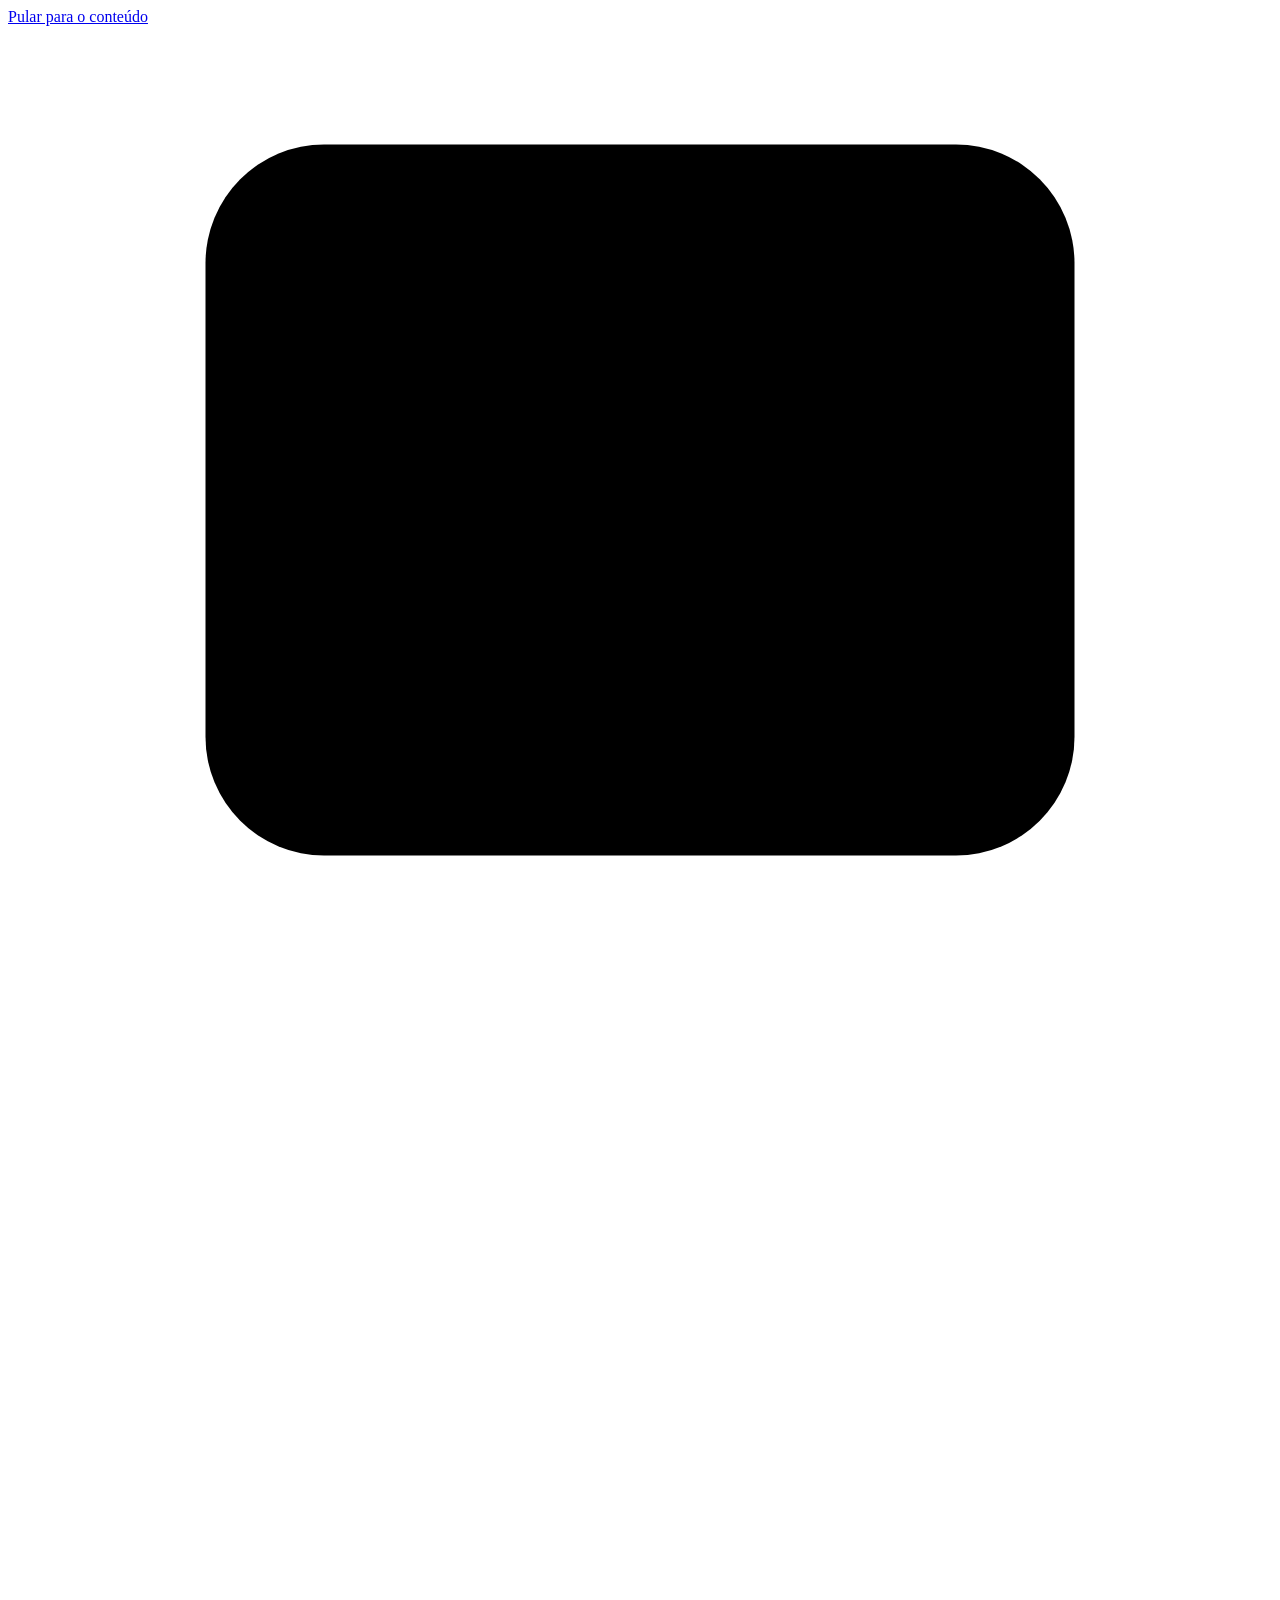
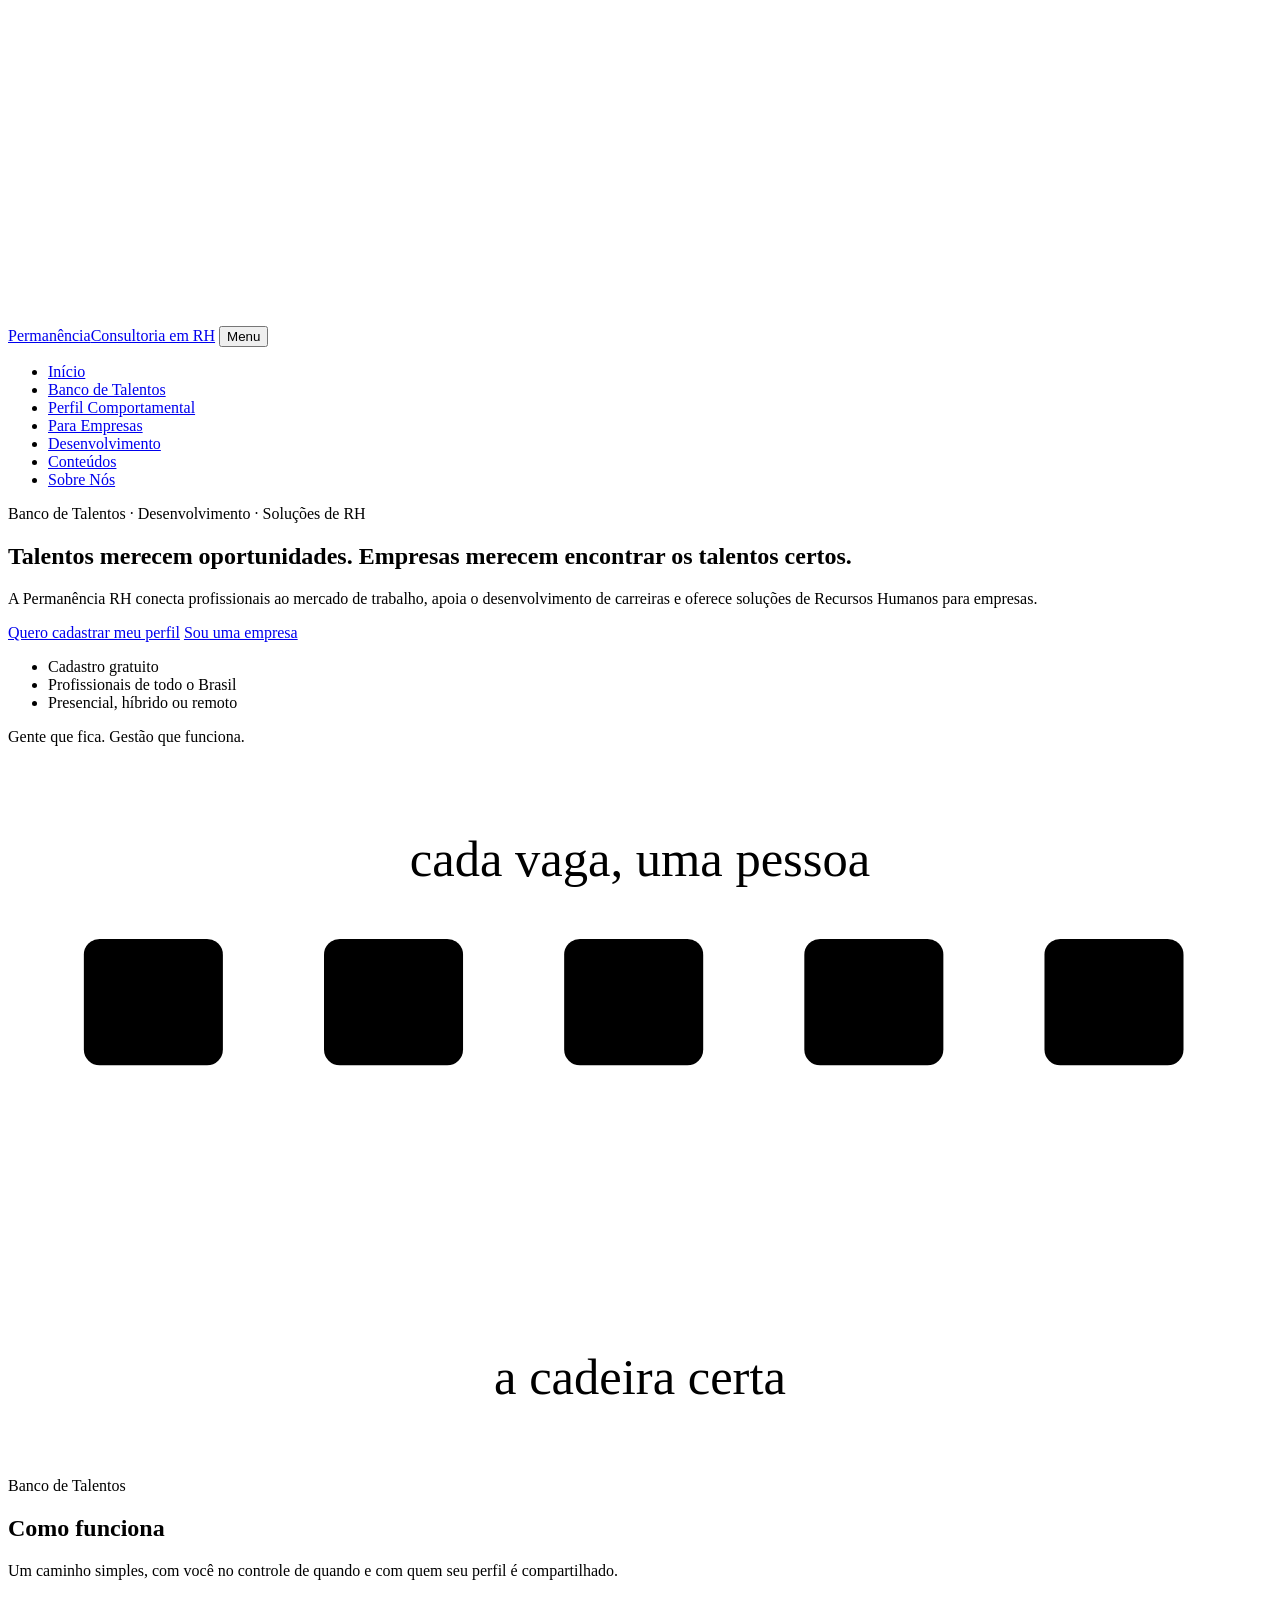
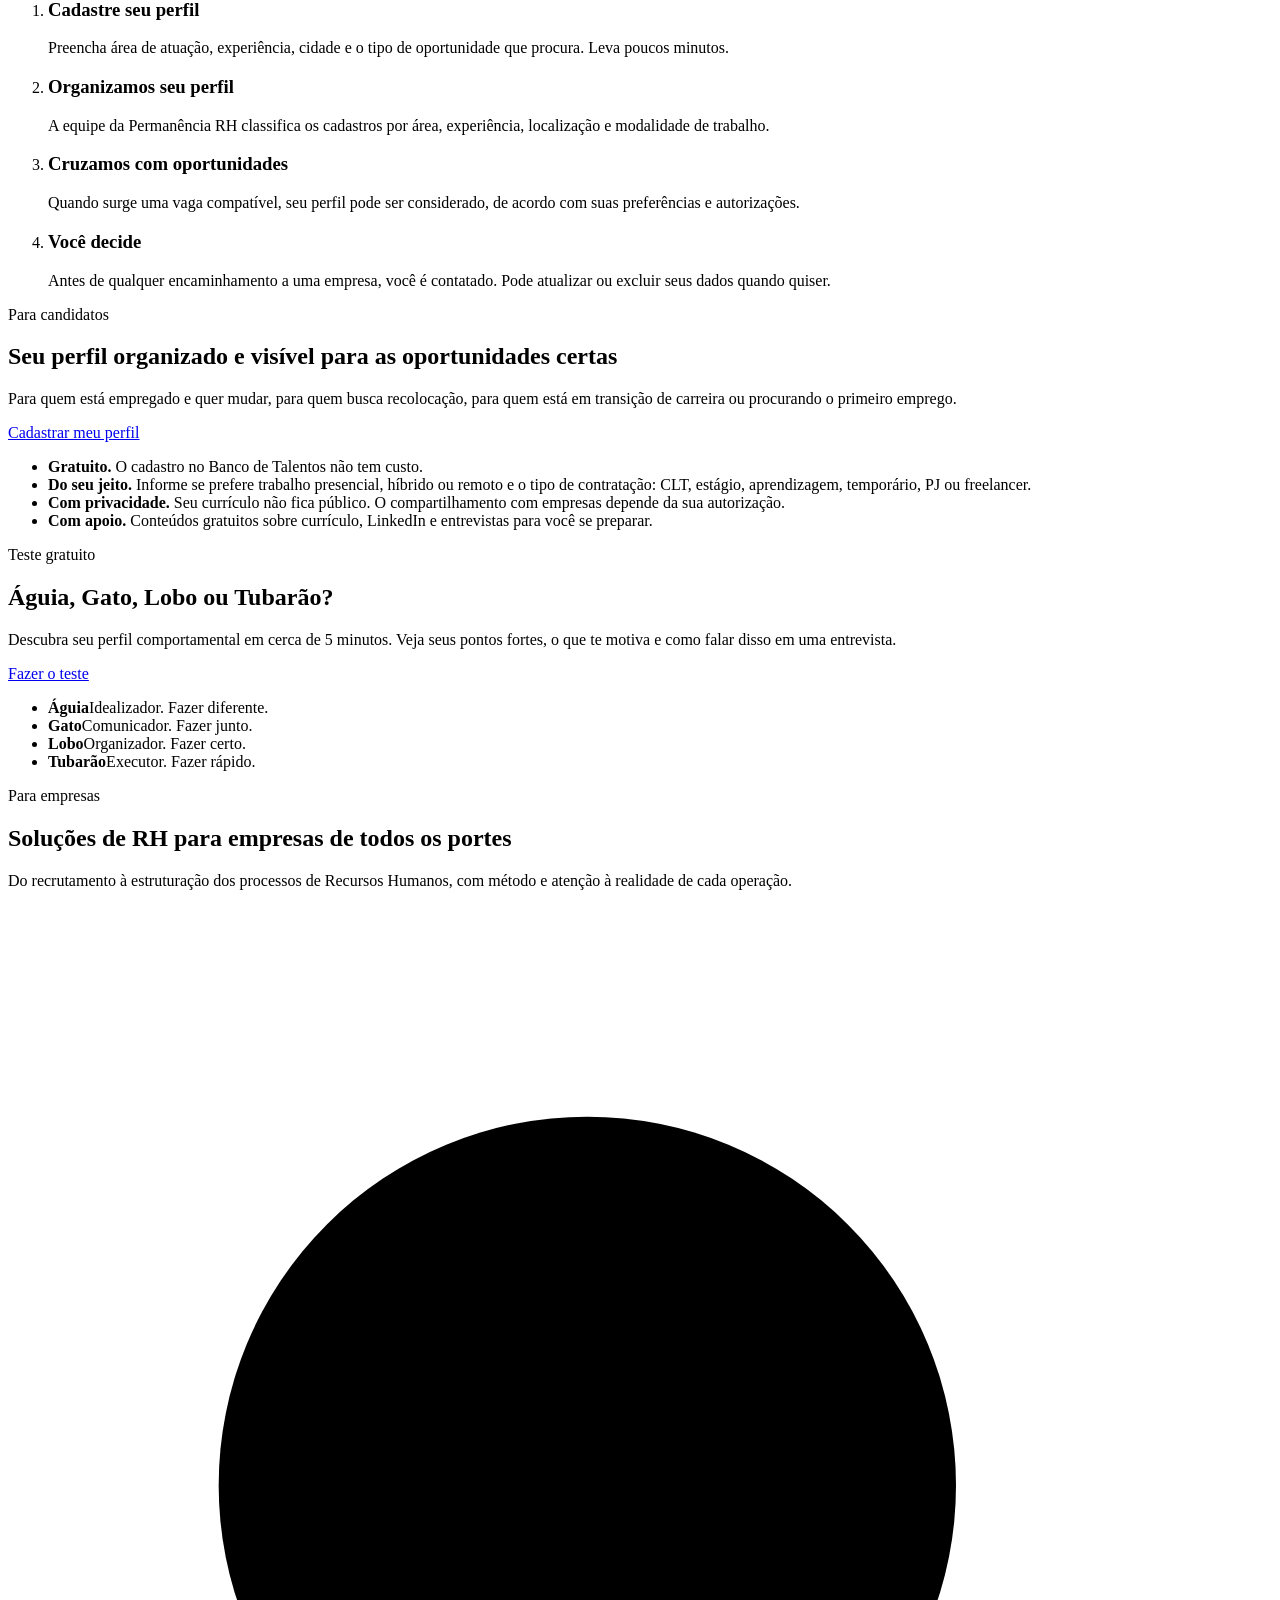
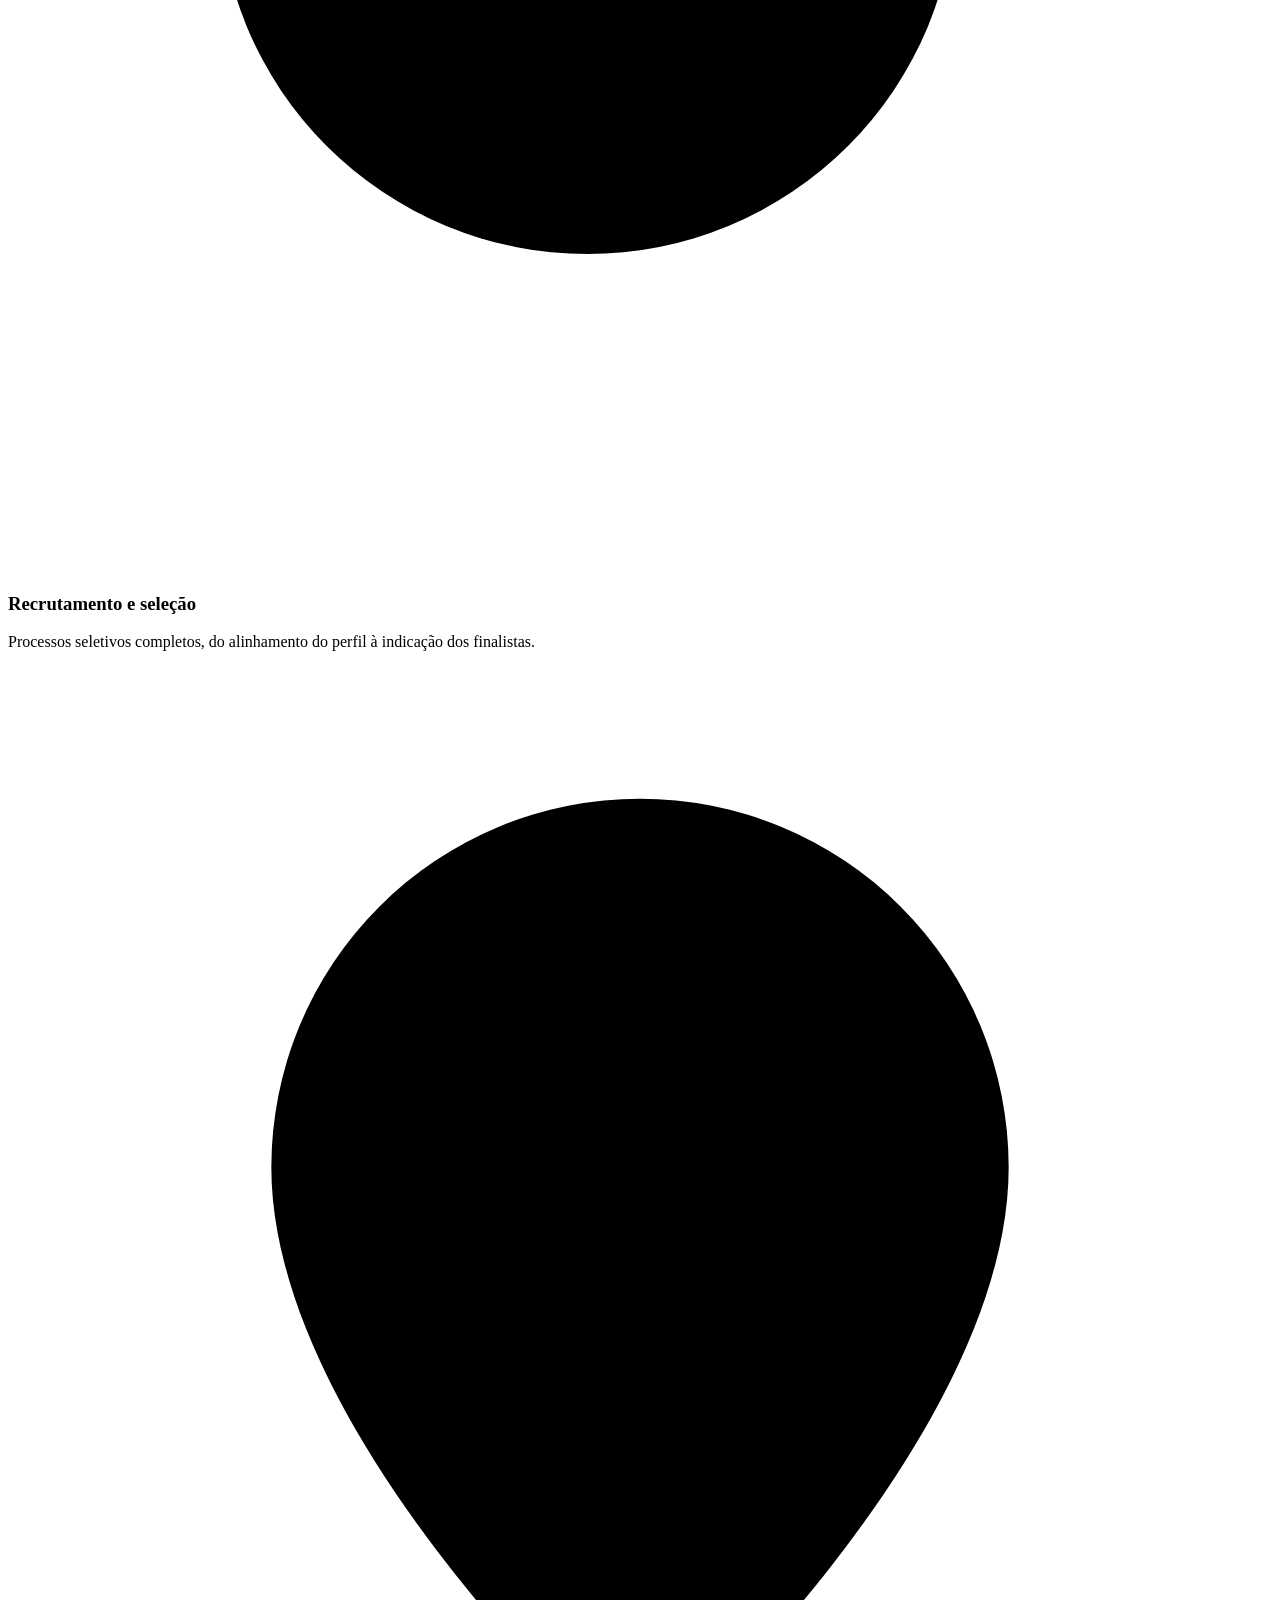
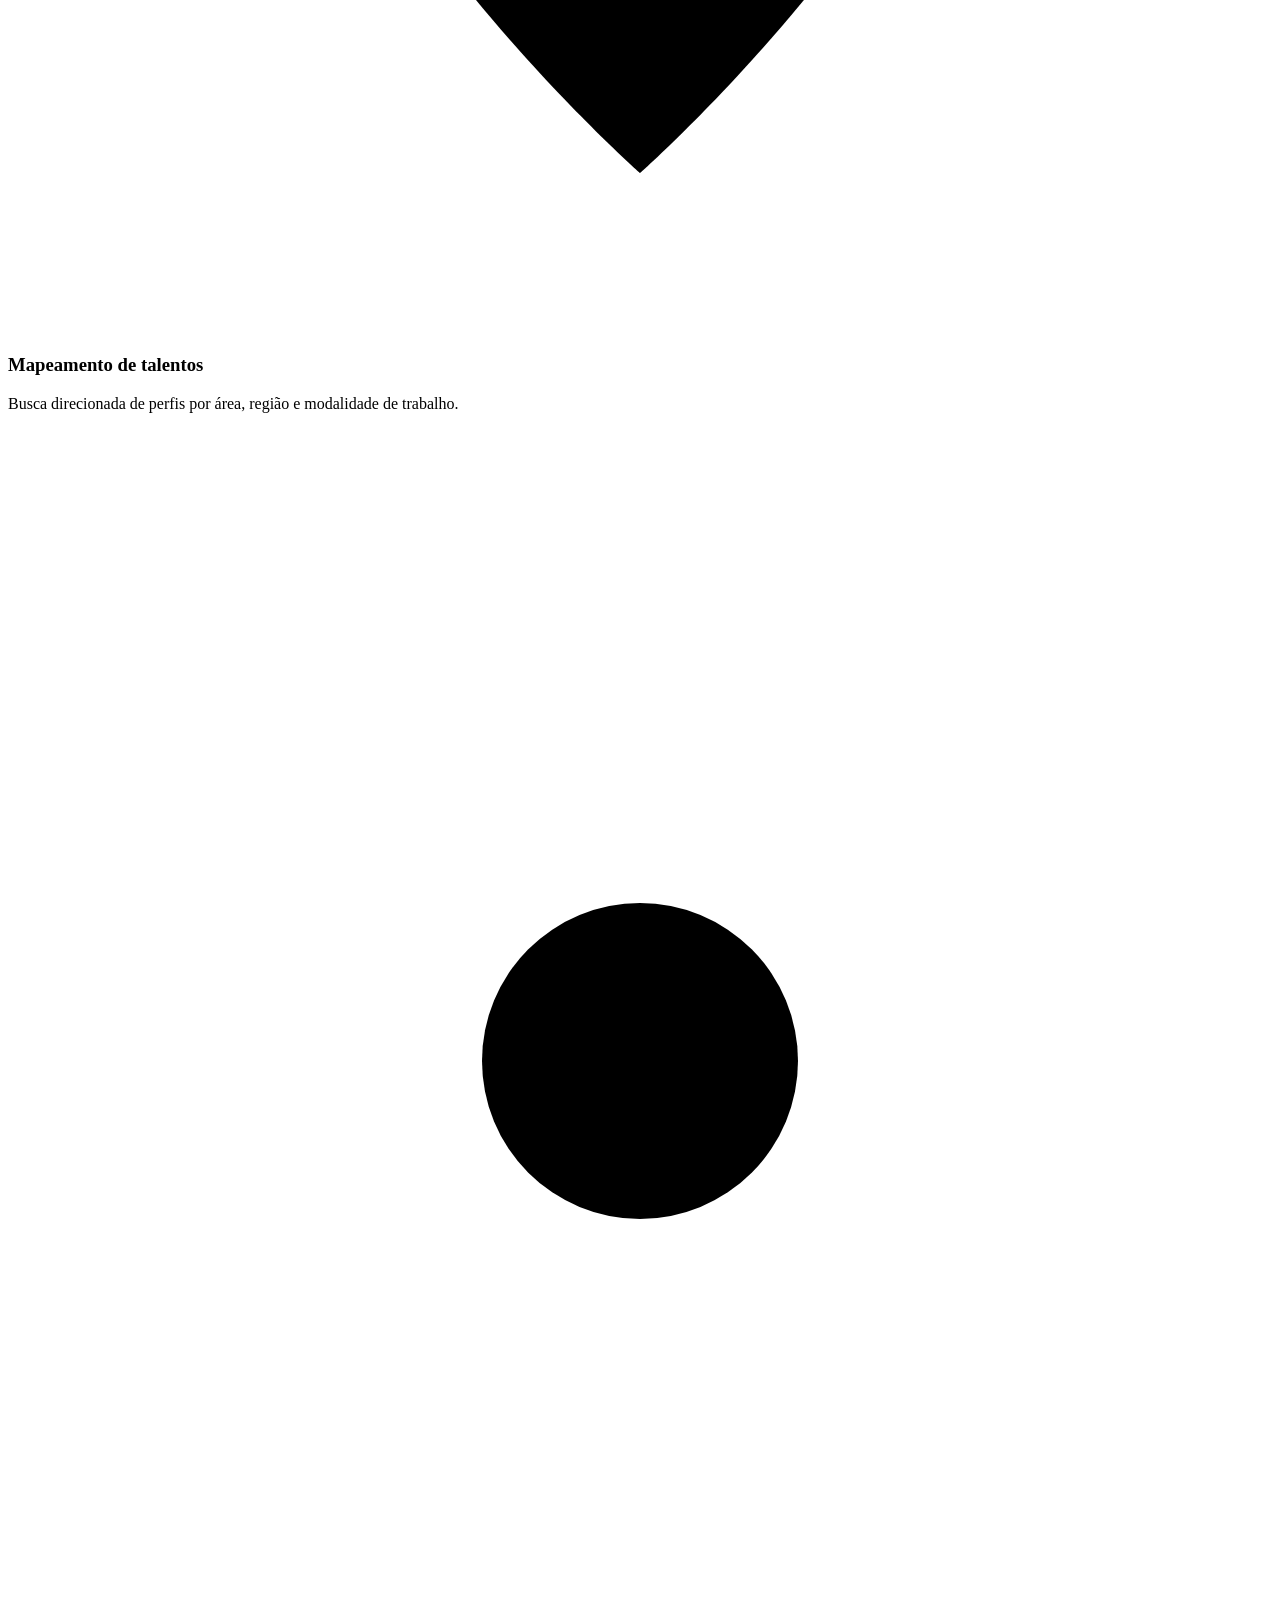
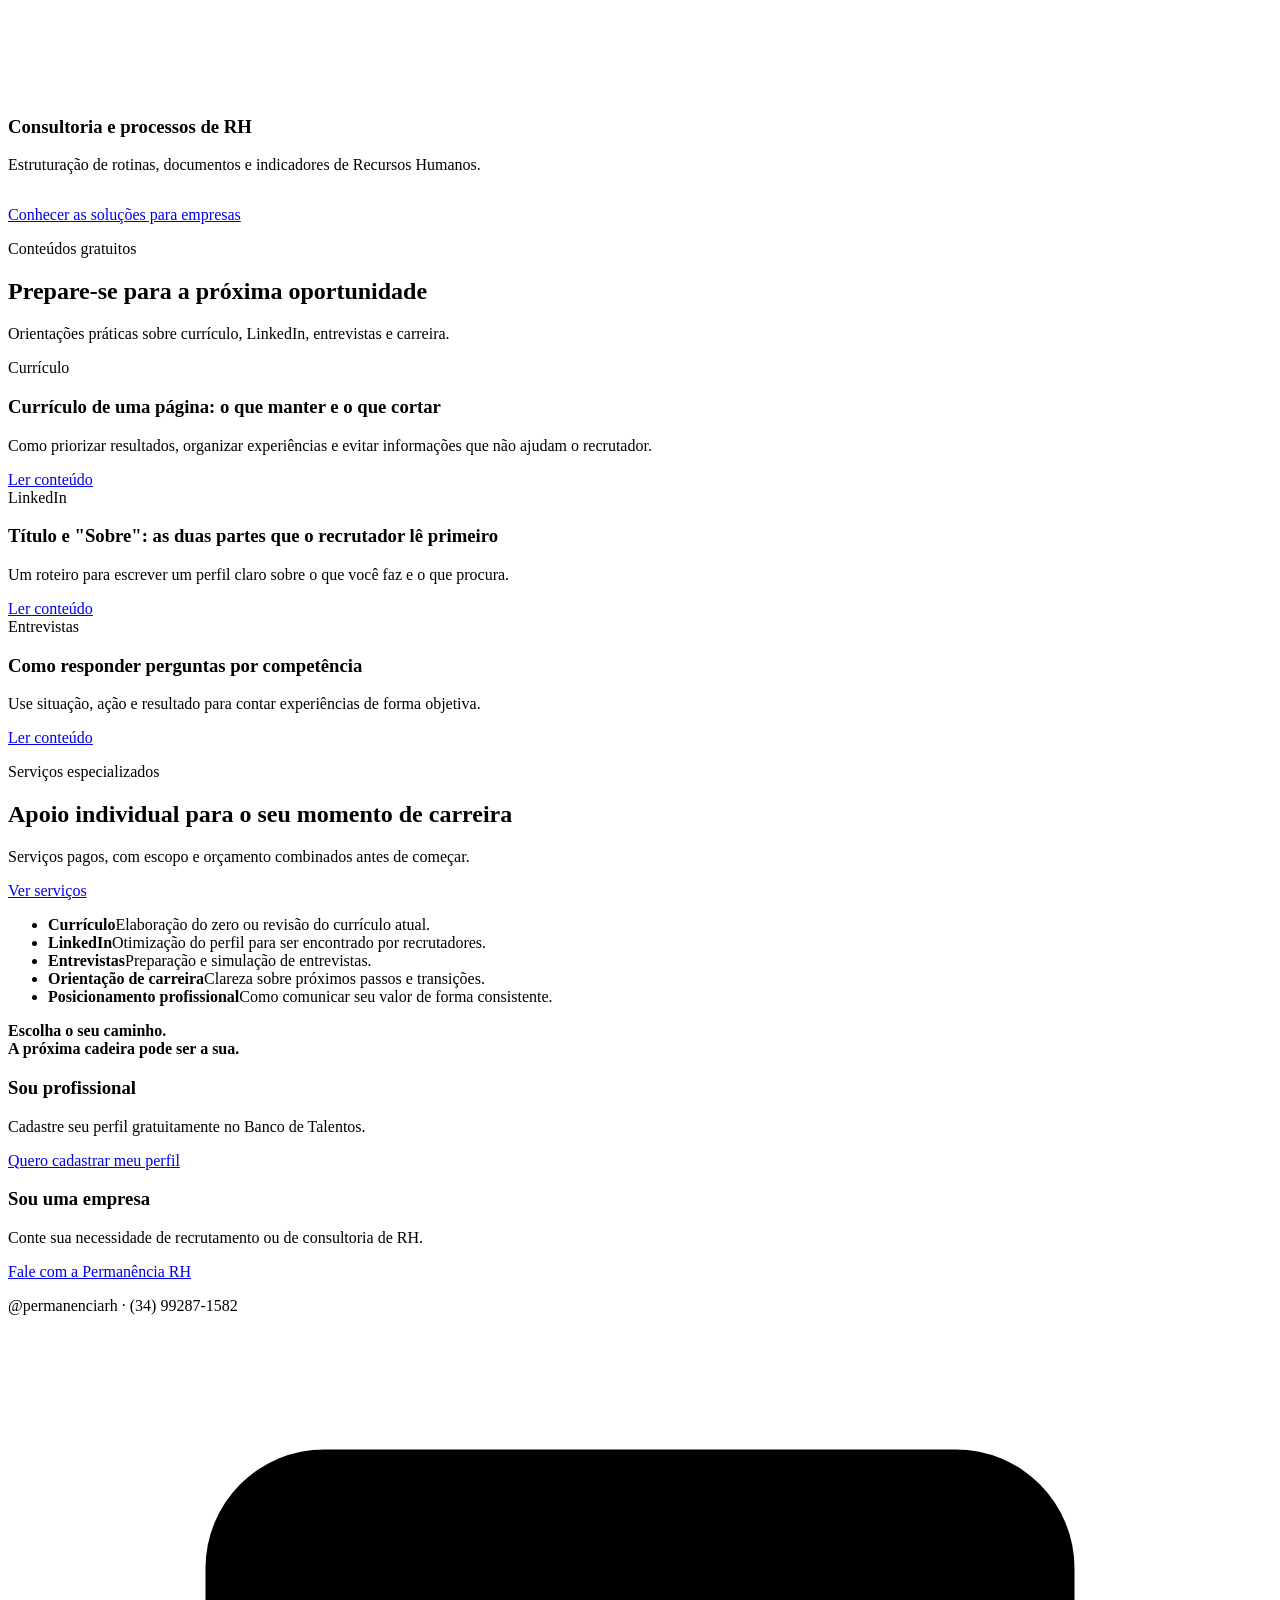
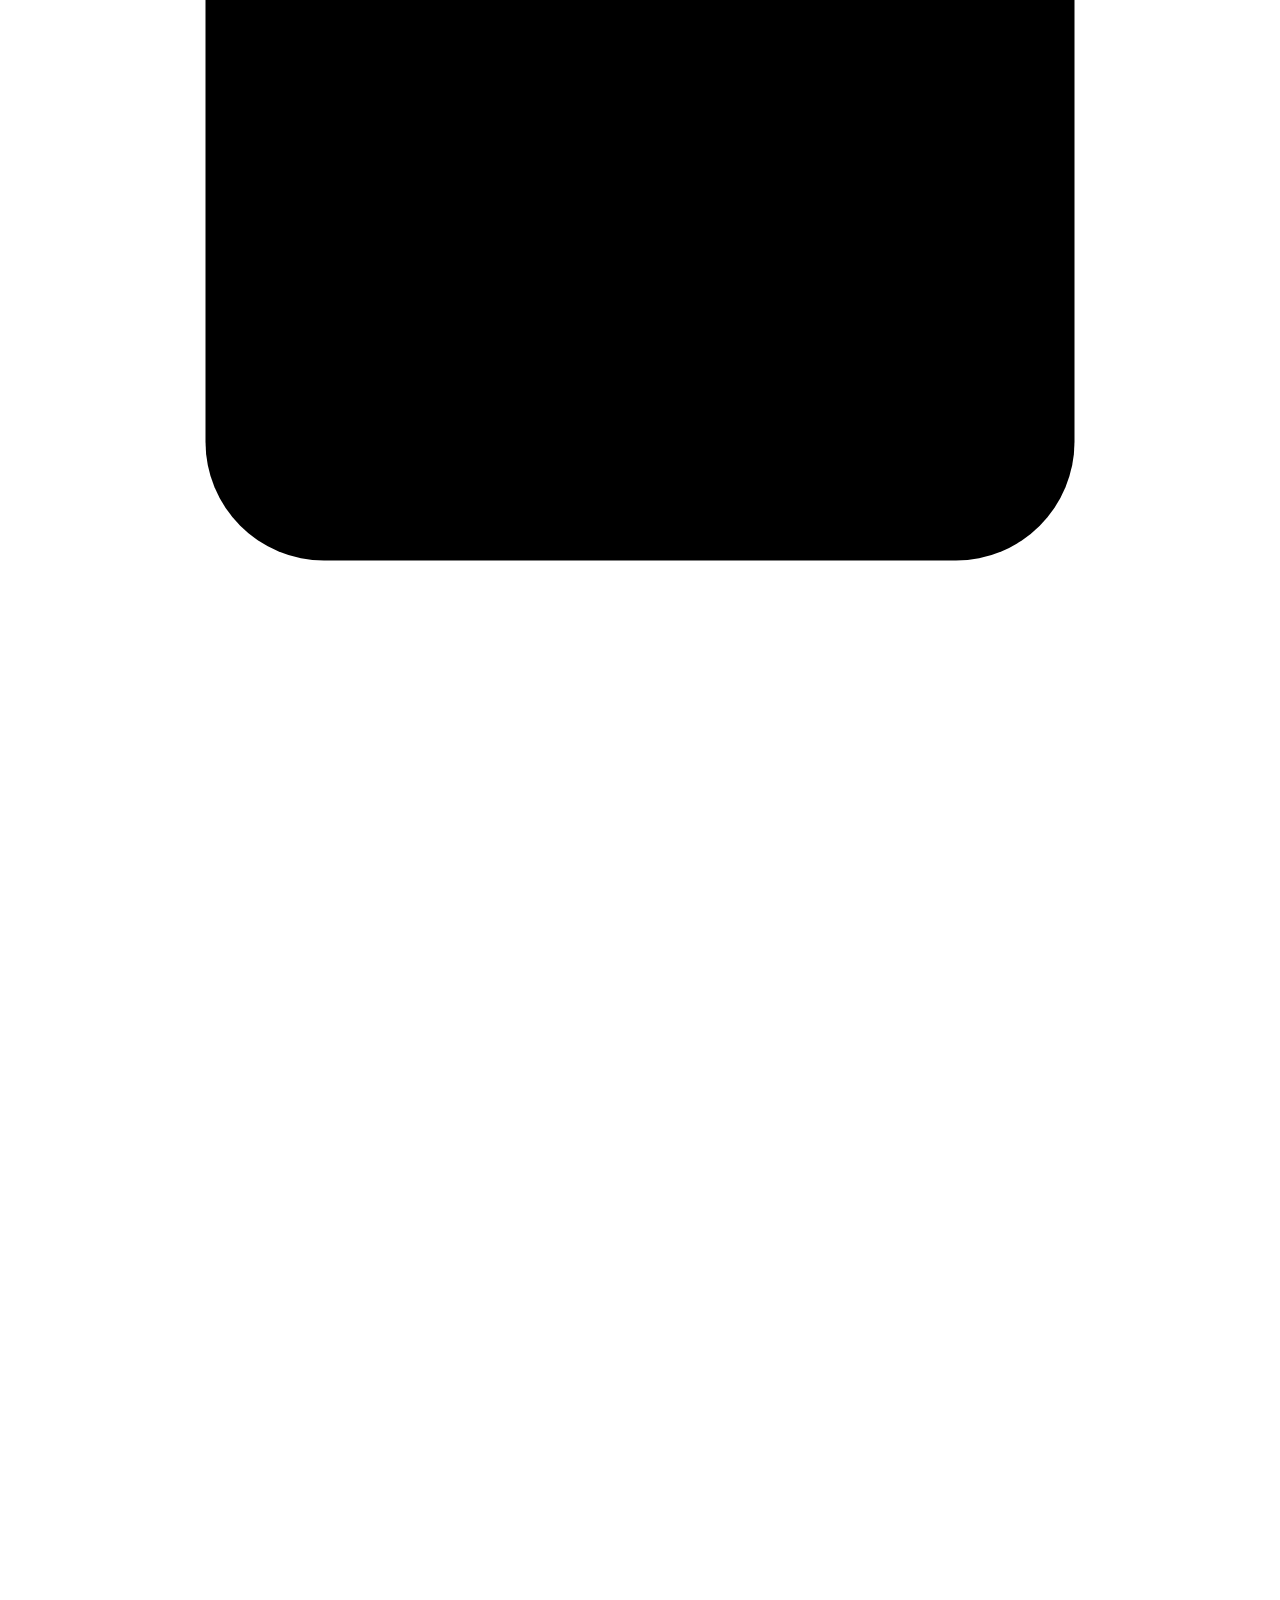
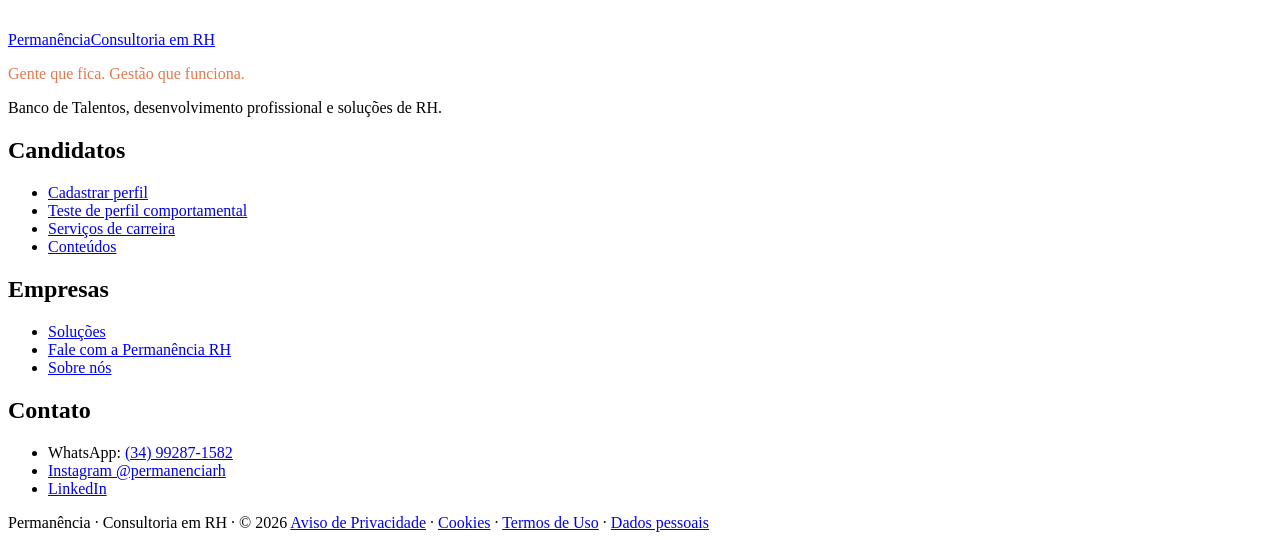
==== index.html @ 9c24a363 "Páginas do site" ====
<!doctype html>
<html lang="pt-BR">
<head>
<meta charset="utf-8">
<meta name="viewport" content="width=device-width, initial-scale=1, viewport-fit=cover">
<meta http-equiv="Content-Security-Policy" content="default-src 'self'; script-src 'self'; style-src 'self' 'unsafe-inline'; img-src 'self' data: https://*.supabase.co; connect-src 'self' https://*.supabase.co wss://*.supabase.co; font-src 'self'; form-action 'self'; base-uri 'self'; object-src 'none'">
<meta name="referrer" content="strict-origin-when-cross-origin">
<title>Permanência | Consultoria em RH</title>
<meta name="description" content="A Permanência RH conecta profissionais ao mercado de trabalho, apoia o desenvolvimento de carreiras e oferece soluções de RH para empresas.">
<link rel="canonical" href="https://permanenciarh.github.io/">
<meta property="og:type" content="website">
<meta property="og:locale" content="pt_BR">
<meta property="og:site_name" content="Permanência RH">
<meta property="og:title" content="Permanência | Consultoria em RH">
<meta property="og:description" content="A Permanência RH conecta profissionais ao mercado de trabalho, apoia o desenvolvimento de carreiras e oferece soluções de RH para empresas.">
<meta property="og:url" content="https://permanenciarh.github.io/">
<meta property="og:image" content="https://permanenciarh.github.io/assets/images/og-permanencia-rh.png">
<meta name="twitter:card" content="summary_large_image">
<meta name="theme-color" content="#c4522a">
<link rel="icon" href="data:image/svg+xml,%3Csvg xmlns='http://www.w3.org/2000/svg' viewBox='0 0 32 32'%3E%3Crect width='32' height='32' rx='4' fill='%23c4522a'/%3E%3Ctext x='16' y='22' font-family='Arial' font-weight='700' font-size='16' fill='%23ffffff' text-anchor='middle'%3EP%3C/text%3E%3C/svg%3E">

<link rel="stylesheet" href="css/style.css">
<script src="js/config.js" defer></script>
<script src="js/main.js" defer></script>
</head>
<body data-page-current="index">
<a class="skip-link" href="#conteudo">Pular para o conteúdo</a>
<header class="site-header">
  <div class="wrap header-inner">
    <a class="logo" href="index.html" aria-label="Permanência, Consultoria em RH, página inicial"><span class="logo-chair"><svg viewBox="0 0 32 48" aria-hidden="true" focusable="false"><rect x="5" y="3" width="22" height="18" rx="3"/><path d="M11 6v12M16 6v12M21 6v12"/><path d="M3 25h26" stroke-width="3.2"/><path d="M7 27 5 46M11 27l-1 19M21 27l1 19M25 27l2 19"/></svg></span><span class="logo-text" aria-hidden="true"><span class="logo-name">Permanência</span><span class="logo-sub">Consultoria em RH</span></span></a>
    <button class="nav-toggle" type="button" aria-expanded="false" aria-controls="menu-principal"><span class="nav-toggle-bars" aria-hidden="true"></span>Menu</button>
    <nav class="main-nav" id="menu-principal" aria-label="Menu principal">
      <ul>
        <li><a href="index.html" data-nav="index" aria-current="page">Início</a></li><li><a href="banco-de-talentos.html" data-nav="banco-de-talentos">Banco de Talentos</a></li><li><a href="perfil-comportamental.html" data-nav="perfil-comportamental">Perfil Comportamental</a></li><li><a href="empresas.html" data-nav="empresas">Para Empresas</a></li><li><a href="desenvolvimento-profissional.html" data-nav="desenvolvimento-profissional">Desenvolvimento</a></li><li><a href="conteudos.html" data-nav="conteudos">Conteúdos</a></li><li><a href="sobre.html" data-nav="sobre">Sobre Nós</a></li>
      </ul>
    </nav>
  </div>
</header>
<main id="conteudo" tabindex="-1">
<section class="hero" aria-labelledby="hero-title">
  <div class="wrap hero-grid">
    <div class="hero-copy">
      <p class="eyebrow">Banco de Talentos · Desenvolvimento · Soluções de RH</p>
      <h1 id="hero-title">
        <span class="h1-line">Talentos merecem oportunidades.</span>
        <span class="h1-line">Empresas merecem encontrar os talentos certos.</span>
      </h1>
      <p class="lead">A Permanência RH conecta profissionais ao mercado de trabalho, apoia o desenvolvimento de carreiras e oferece soluções de Recursos Humanos para empresas.</p>
      <div class="btn-row">
        <a class="btn btn-primary" href="banco-de-talentos.html#cadastro">Quero cadastrar meu perfil</a>
        <a class="btn btn-secondary" href="empresas.html">Sou uma empresa</a>
      </div>
      <ul class="hero-facts" aria-label="Destaques do Banco de Talentos">
        <li>Cadastro gratuito</li>
        <li>Profissionais de todo o Brasil</li>
        <li>Presencial, híbrido ou remoto</li>
      </ul>
      <p class="tagline hero-tagline">Gente que fica. Gestão que funciona.</p>
    </div>
    <div class="hero-art" aria-hidden="true">
      <svg class="chairs" viewBox="0 0 400 220" role="img" aria-label="Fileira de cadeiras vazias, uma delas em destaque"><g class="c" transform="translate(16 56)"><rect x="8" y="0" width="44" height="40" rx="5"/><path d="M20 7v26M30 7v26M40 7v26"/><path d="M2 50h56" stroke-width="6"/><path d="M10 54 6 104M18 54l-2 50M42 54l2 50M50 54l4 50"/></g><g class="c" transform="translate(92 56)"><rect x="8" y="0" width="44" height="40" rx="5"/><path d="M20 7v26M30 7v26M40 7v26"/><path d="M2 50h56" stroke-width="6"/><path d="M10 54 6 104M18 54l-2 50M42 54l2 50M50 54l4 50"/></g><g class="c-on" transform="translate(168 56)"><rect x="8" y="0" width="44" height="40" rx="5" class='fillback'/><path d="M20 7v26M30 7v26M40 7v26"/><path d="M2 50h56" stroke-width="6"/><path d="M10 54 6 104M18 54l-2 50M42 54l2 50M50 54l4 50"/></g><g class="c" transform="translate(244 56)"><rect x="8" y="0" width="44" height="40" rx="5"/><path d="M20 7v26M30 7v26M40 7v26"/><path d="M2 50h56" stroke-width="6"/><path d="M10 54 6 104M18 54l-2 50M42 54l2 50M50 54l4 50"/></g><g class="c" transform="translate(320 56)"><rect x="8" y="0" width="44" height="40" rx="5"/><path d="M20 7v26M30 7v26M40 7v26"/><path d="M2 50h56" stroke-width="6"/><path d="M10 54 6 104M18 54l-2 50M42 54l2 50M50 54l4 50"/></g><line class="floor" x1="0" y1="166" x2="400" y2="166"/><text class="lbl lbl-on" x="200" y="200" text-anchor="middle">a cadeira certa</text><text class="lbl" x="200" y="36" text-anchor="middle">cada vaga, uma pessoa</text></svg>
    </div>
  </div>
</section>

<section class="section" id="como-funciona" aria-labelledby="como-funciona-title">
  <div class="wrap">
    <div class="section-head">
      <p class="eyebrow">Banco de Talentos</p>
      <h2 id="como-funciona-title">Como funciona</h2>
      <p class="muted">Um caminho simples, com você no controle de quando e com quem seu perfil é compartilhado.</p>
    </div>
    <ol class="steps">
      <li><h3>Cadastre seu perfil</h3><p class="muted">Preencha área de atuação, experiência, cidade e o tipo de oportunidade que procura. Leva poucos minutos.</p></li>
      <li><h3>Organizamos seu perfil</h3><p class="muted">A equipe da Permanência RH classifica os cadastros por área, experiência, localização e modalidade de trabalho.</p></li>
      <li><h3>Cruzamos com oportunidades</h3><p class="muted">Quando surge uma vaga compatível, seu perfil pode ser considerado, de acordo com suas preferências e autorizações.</p></li>
      <li><h3>Você decide</h3><p class="muted">Antes de qualquer encaminhamento a uma empresa, você é contatado. Pode atualizar ou excluir seus dados quando quiser.</p></li>
    </ol>
  </div>
</section>

<section class="section band-soft" aria-labelledby="candidatos-title">
  <div class="wrap split">
    <div class="section-head" style="margin-bottom:0">
      <p class="eyebrow">Para candidatos</p>
      <h2 id="candidatos-title">Seu perfil organizado e visível para as oportunidades certas</h2>
      <p class="muted">Para quem está empregado e quer mudar, para quem busca recolocação, para quem está em transição de carreira ou procurando o primeiro emprego.</p>
      <div class="btn-row" style="margin-top:.5rem"><a class="btn btn-primary" href="banco-de-talentos.html#cadastro">Cadastrar meu perfil</a></div>
    </div>
    <ul class="check-list">
      <li><strong>Gratuito.</strong> O cadastro no Banco de Talentos não tem custo.</li>
      <li><strong>Do seu jeito.</strong> Informe se prefere trabalho presencial, híbrido ou remoto e o tipo de contratação: CLT, estágio, aprendizagem, temporário, PJ ou freelancer.</li>
      <li><strong>Com privacidade.</strong> Seu currículo não fica público. O compartilhamento com empresas depende da sua autorização.</li>
      <li><strong>Com apoio.</strong> Conteúdos gratuitos sobre currículo, LinkedIn e entrevistas para você se preparar.</li>
    </ul>
  </div>
</section>

<section class="section" aria-labelledby="perfil-home-title">
  <div class="wrap split">
    <div class="section-head" style="margin-bottom:0">
      <p class="eyebrow">Teste gratuito</p>
      <h2 id="perfil-home-title">Águia, Gato, Lobo ou Tubarão?</h2>
      <p class="muted">Descubra seu perfil comportamental em cerca de 5 minutos. Veja seus pontos fortes, o que te motiva e como falar disso em uma entrevista.</p>
      <div class="btn-row" style="margin-top:.5rem"><a class="btn btn-primary" href="perfil-comportamental.html">Fazer o teste</a></div>
    </div>
    <ul class="service-list">
      <li><strong>Águia</strong><span>Idealizador. Fazer diferente.</span></li>
      <li><strong>Gato</strong><span>Comunicador. Fazer junto.</span></li>
      <li><strong>Lobo</strong><span>Organizador. Fazer certo.</span></li>
      <li><strong>Tubarão</strong><span>Executor. Fazer rápido.</span></li>
    </ul>
  </div>
</section>

<section class="section band-soft" aria-labelledby="empresas-title">
  <div class="wrap">
    <div class="section-head">
      <p class="eyebrow">Para empresas</p>
      <h2 id="empresas-title">Soluções de RH para empresas de todos os portes</h2>
      <p class="muted">Do recrutamento à estruturação dos processos de Recursos Humanos, com método e atenção à realidade de cada operação.</p>
    </div>
    <div class="grid grid-3">
      <div class="feature"><span class="feature-icon"><svg viewBox="0 0 24 24" aria-hidden="true" focusable="false"><circle cx="11" cy="11" r="7"/><path d="m20 20-4-4"/></svg></span><h3>Recrutamento e seleção</h3><p class="muted">Processos seletivos completos, do alinhamento do perfil à indicação dos finalistas.</p></div>
      <div class="feature"><span class="feature-icon"><svg viewBox="0 0 24 24" aria-hidden="true" focusable="false"><path d="M12 21s-7-6.2-7-11.5A7 7 0 0 1 19 9.5C19 14.8 12 21 12 21z"/><circle cx="12" cy="9.5" r="2.5"/></svg></span><h3>Mapeamento de talentos</h3><p class="muted">Busca direcionada de perfis por área, região e modalidade de trabalho.</p></div>
      <div class="feature"><span class="feature-icon"><svg viewBox="0 0 24 24" aria-hidden="true" focusable="false"><circle cx="12" cy="12" r="3"/><path d="M12 2v3M12 19v3M4.9 4.9 7 7M17 17l2.1 2.1M2 12h3M19 12h3M4.9 19.1 7 17M17 7l2.1-2.1"/></svg></span><h3>Consultoria e processos de RH</h3><p class="muted">Estruturação de rotinas, documentos e indicadores de Recursos Humanos.</p></div>
    </div>
    <div class="btn-row" style="margin-top:2rem"><a class="btn btn-secondary" href="empresas.html">Conhecer as soluções para empresas</a></div>
  </div>
</section>

<section class="section" aria-labelledby="conteudos-title">
  <div class="wrap">
    <div class="section-head">
      <p class="eyebrow">Conteúdos gratuitos</p>
      <h2 id="conteudos-title">Prepare-se para a próxima oportunidade</h2>
      <p class="muted">Orientações práticas sobre currículo, LinkedIn, entrevistas e carreira.</p>
    </div>
    <div class="grid grid-3">
      <article class="card"><div class="card-top"><span class="tag">Currículo</span></div><h3>Currículo de uma página: o que manter e o que cortar</h3><p class="muted small">Como priorizar resultados, organizar experiências e evitar informações que não ajudam o recrutador.</p><a class="btn btn-secondary" href="conteudos.html#art-curriculo">Ler conteúdo</a></article>
      <article class="card"><div class="card-top"><span class="tag">LinkedIn</span></div><h3>Título e "Sobre": as duas partes que o recrutador lê primeiro</h3><p class="muted small">Um roteiro para escrever um perfil claro sobre o que você faz e o que procura.</p><a class="btn btn-secondary" href="conteudos.html#art-linkedin">Ler conteúdo</a></article>
      <article class="card"><div class="card-top"><span class="tag">Entrevistas</span></div><h3>Como responder perguntas por competência</h3><p class="muted small">Use situação, ação e resultado para contar experiências de forma objetiva.</p><a class="btn btn-secondary" href="conteudos.html#art-entrevista">Ler conteúdo</a></article>
    </div>
  </div>
</section>

<section class="section band-dark" aria-labelledby="servicos-title">
  <div class="wrap split">
    <div class="section-head" style="margin-bottom:0">
      <p class="eyebrow">Serviços especializados</p>
      <h2 id="servicos-title">Apoio individual para o seu momento de carreira</h2>
      <p class="lead">Serviços pagos, com escopo e orçamento combinados antes de começar.</p>
      <div class="btn-row" style="margin-top:.5rem"><a class="btn btn-primary" href="desenvolvimento-profissional.html">Ver serviços</a></div>
    </div>
    <ul class="service-list">
      <li><strong>Currículo</strong><span>Elaboração do zero ou revisão do currículo atual.</span></li>
      <li><strong>LinkedIn</strong><span>Otimização do perfil para ser encontrado por recrutadores.</span></li>
      <li><strong>Entrevistas</strong><span>Preparação e simulação de entrevistas.</span></li>
      <li><strong>Orientação de carreira</strong><span>Clareza sobre próximos passos e transições.</span></li>
      <li><strong>Posicionamento profissional</strong><span>Como comunicar seu valor de forma consistente.</span></li>
    </ul>
  </div>
</section>

<section class="section band-accent cta-band" aria-labelledby="cta-title">
  <div class="wrap">
    <div class="section-head" style="margin-bottom:0">
      <h2 id="cta-title" style="font-size:var(--t-2xl)">Escolha o seu caminho.<br><span class="ink">A próxima cadeira pode ser a sua.</span></h2>
    </div>
    <div class="cta-paths">
      <div class="cta-path"><h3>Sou profissional</h3><p class="muted">Cadastre seu perfil gratuitamente no Banco de Talentos.</p><a class="btn btn-light" href="banco-de-talentos.html#cadastro">Quero cadastrar meu perfil</a></div>
      <div class="cta-path"><h3>Sou uma empresa</h3><p class="muted">Conte sua necessidade de recrutamento ou de consultoria de RH.</p><a class="btn btn-secondary" href="empresas.html#contato-empresa">Fale com a Permanência RH</a></div>
    </div>
    <p class="muted">@permanenciarh · (34) 99287-1582</p>
  </div>
</section>

</main>
<footer class="site-footer">
  <div class="wrap">
    <div class="footer-grid">
      <div class="footer-brand">
        <a class="logo" href="index.html" aria-label="Permanência, Consultoria em RH, página inicial"><span class="logo-chair"><svg viewBox="0 0 32 48" aria-hidden="true" focusable="false"><rect x="5" y="3" width="22" height="18" rx="3"/><path d="M11 6v12M16 6v12M21 6v12"/><path d="M3 25h26" stroke-width="3.2"/><path d="M7 27 5 46M11 27l-1 19M21 27l1 19M25 27l2 19"/></svg></span><span class="logo-text" aria-hidden="true"><span class="logo-name">Permanência</span><span class="logo-sub">Consultoria em RH</span></span></a>
        <p class="tagline" style="color:#e07a50;font-size:var(--t-md)">Gente que fica. Gestão que funciona.</p>
        <p>Banco de Talentos, desenvolvimento profissional e soluções de RH.</p>
      </div>
      <div>
        <h2>Candidatos</h2>
        <ul><li><a href="banco-de-talentos.html#cadastro">Cadastrar perfil</a></li><li><a href="perfil-comportamental.html">Teste de perfil comportamental</a></li><li><a href="desenvolvimento-profissional.html">Serviços de carreira</a></li><li><a href="conteudos.html">Conteúdos</a></li></ul>
      </div>
      <div>
        <h2>Empresas</h2>
        <ul><li><a href="empresas.html">Soluções</a></li><li><a href="empresas.html#contato-empresa">Fale com a Permanência RH</a></li><li><a href="sobre.html">Sobre nós</a></li></ul>
      </div>
      <div>
        <h2>Contato</h2>
        <ul>
          <li>WhatsApp: <a href="https://wa.me/5534992871582" target="_blank" rel="noopener">(34) 99287-1582</a></li>
          <li><a href="https://www.instagram.com/permanenciarh" target="_blank" rel="noopener">Instagram @permanenciarh</a></li>
          <li><a href="https://www.linkedin.com/in/alamomonteiro" target="_blank" rel="noopener">LinkedIn</a></li>
        </ul>
      </div>
    </div>
    <div class="footer-bottom">
      <span>Permanência · Consultoria em RH · © 2026</span>
      <span><a href="privacidade.html#aviso">Aviso de Privacidade</a> · <a href="privacidade.html#cookies">Cookies</a> · <a href="privacidade.html#termos">Termos de Uso</a> · <a href="privacidade.html#canal-dados">Dados pessoais</a></span>
    </div>
  </div>
</footer>
</body>
</html>
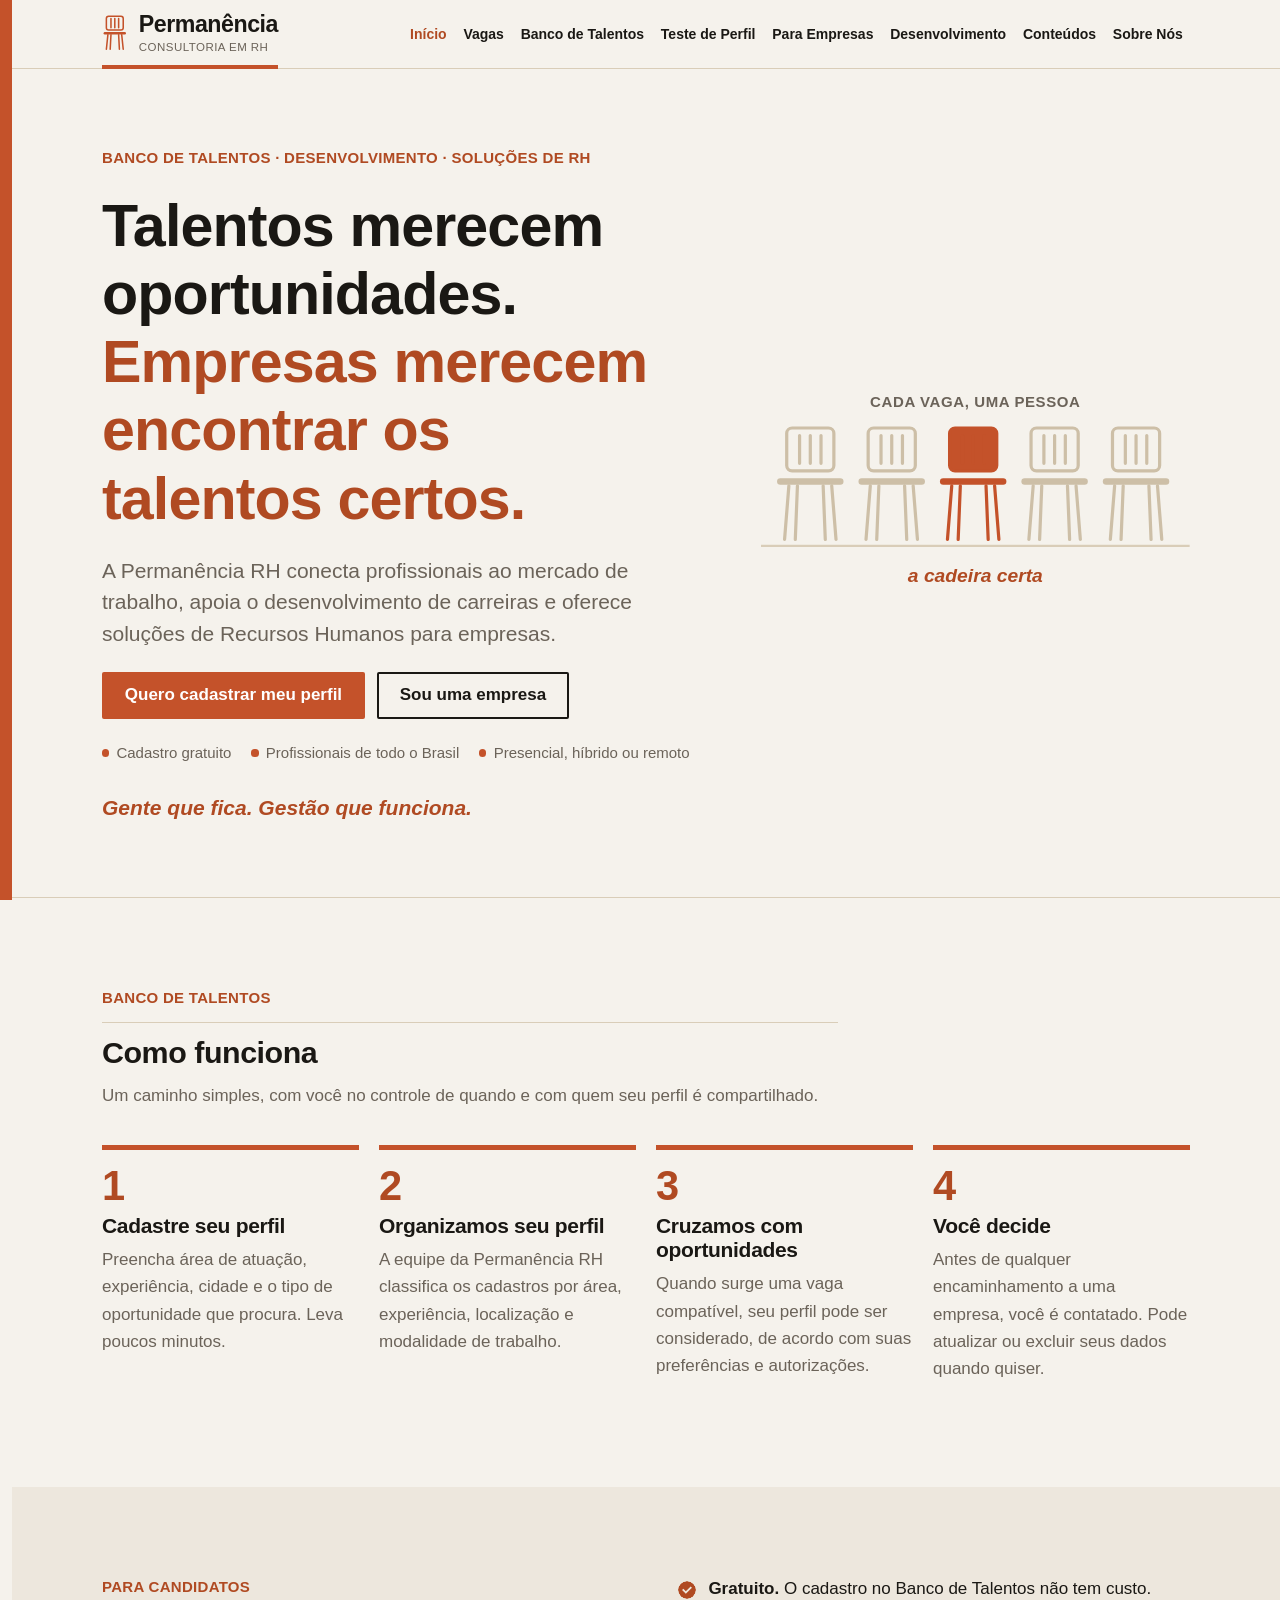
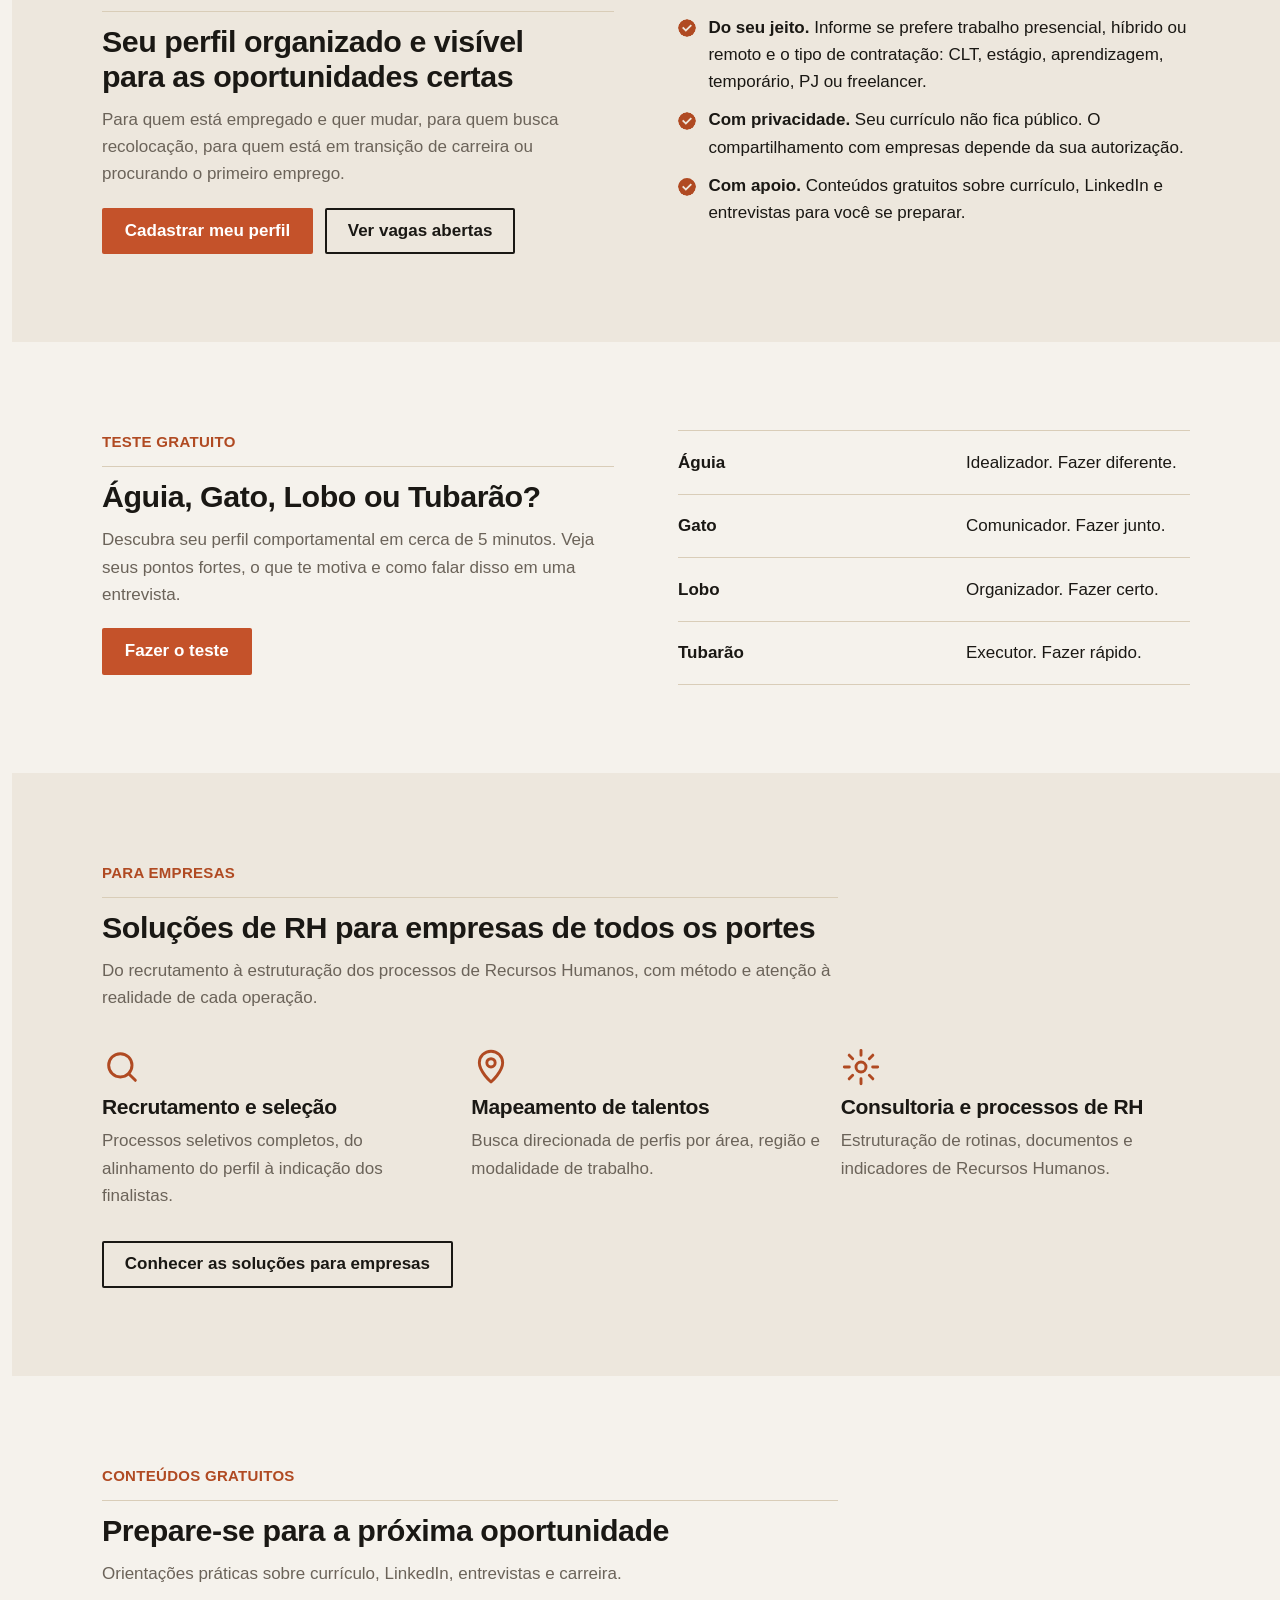
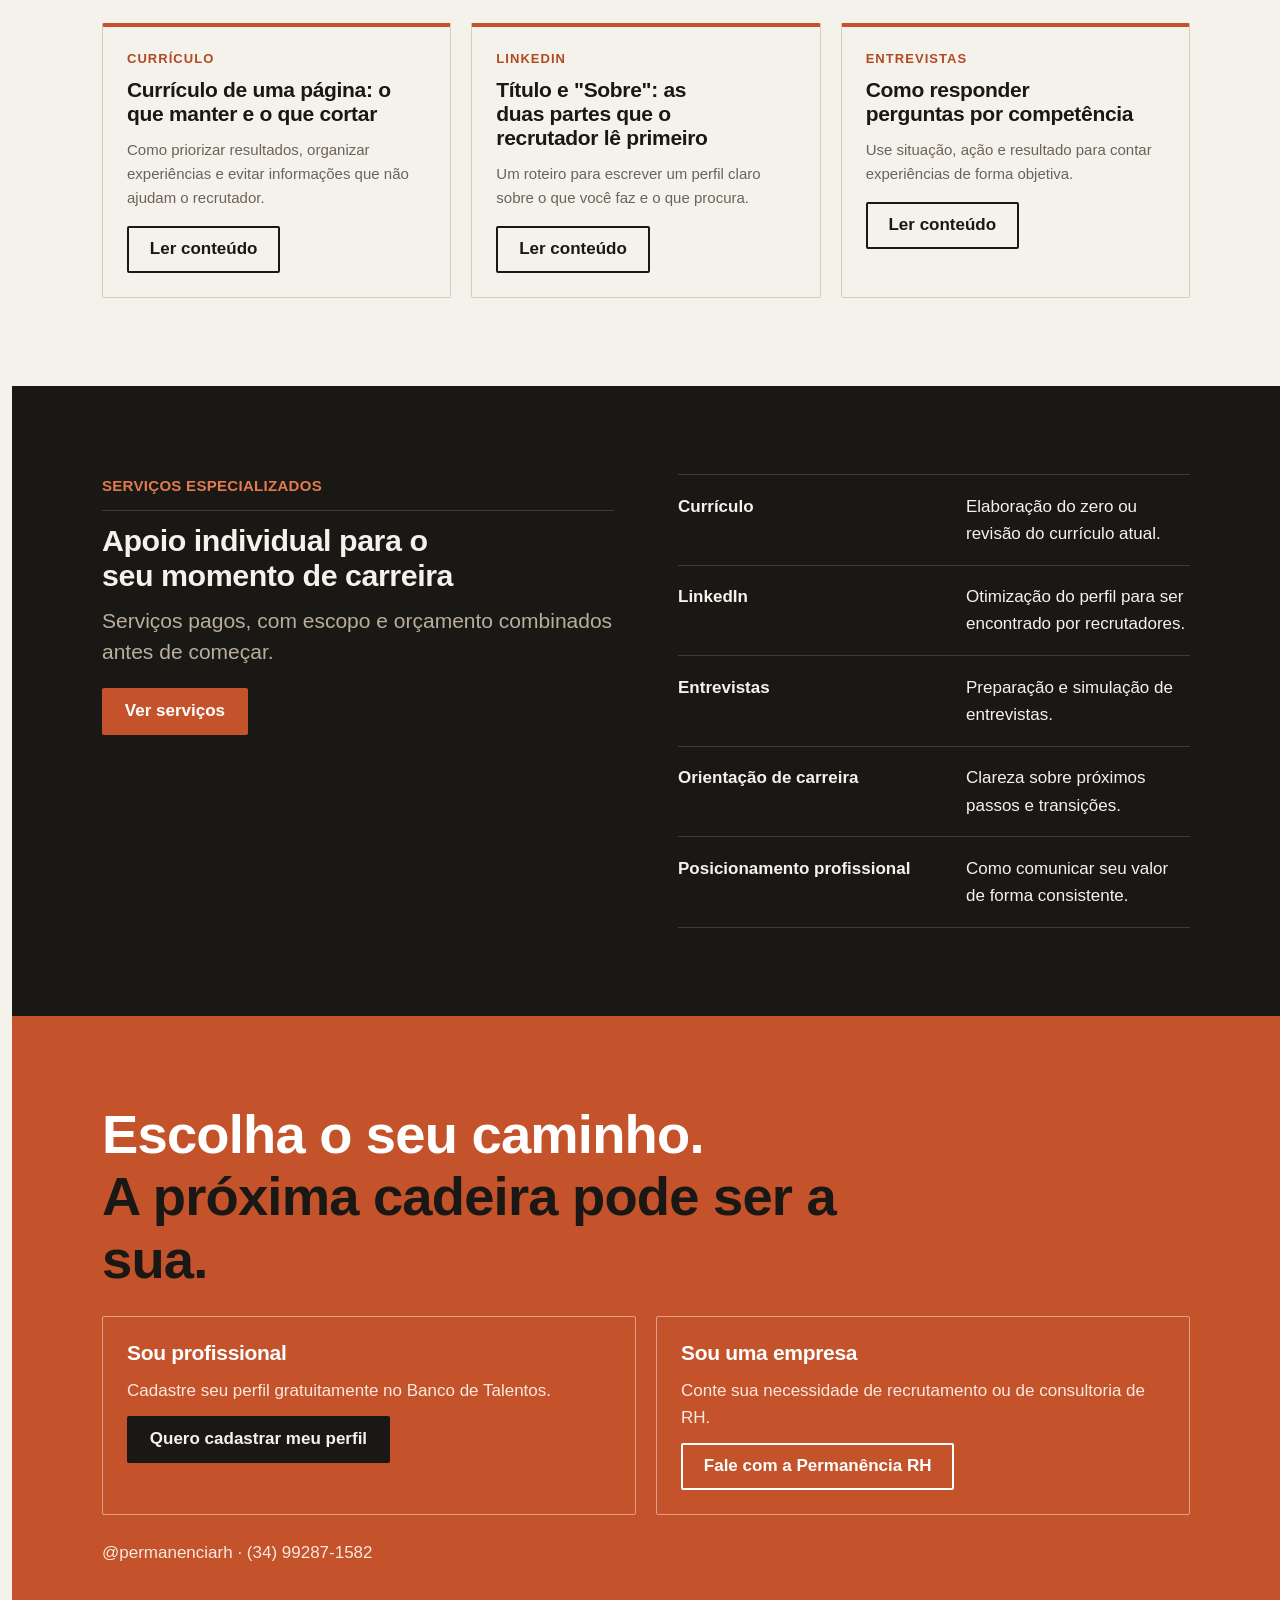
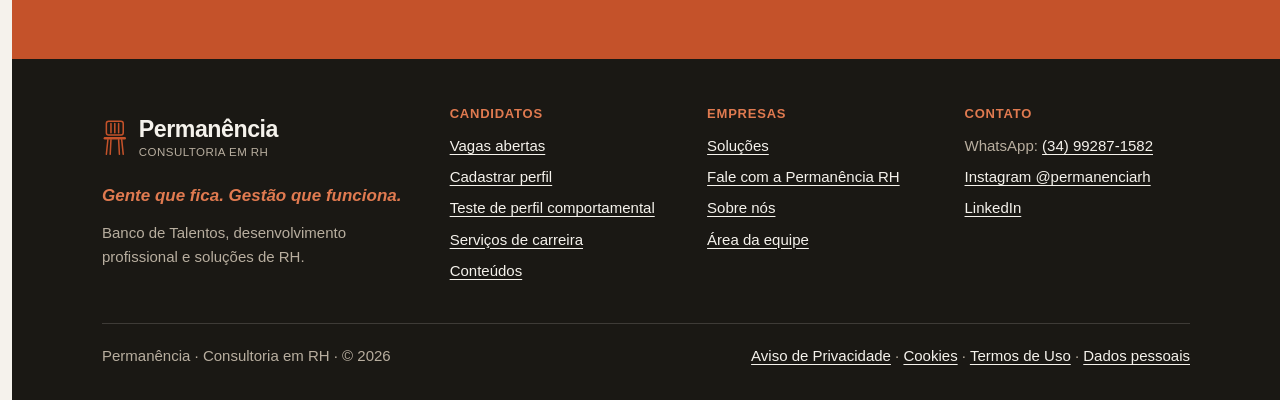
==== commit ca8e26fb: "Atualização 2: vagas, preenchimento automático pelo LinkedIn e painel de gestão" ====
--- a/index.html
+++ b/index.html
@@ -31,7 +31,7 @@
     <button class="nav-toggle" type="button" aria-expanded="false" aria-controls="menu-principal"><span class="nav-toggle-bars" aria-hidden="true"></span>Menu</button>
     <nav class="main-nav" id="menu-principal" aria-label="Menu principal">
       <ul>
-        <li><a href="index.html" data-nav="index" aria-current="page">Início</a></li><li><a href="banco-de-talentos.html" data-nav="banco-de-talentos">Banco de Talentos</a></li><li><a href="perfil-comportamental.html" data-nav="perfil-comportamental">Perfil Comportamental</a></li><li><a href="empresas.html" data-nav="empresas">Para Empresas</a></li><li><a href="desenvolvimento-profissional.html" data-nav="desenvolvimento-profissional">Desenvolvimento</a></li><li><a href="conteudos.html" data-nav="conteudos">Conteúdos</a></li><li><a href="sobre.html" data-nav="sobre">Sobre Nós</a></li>
+        <li><a href="index.html" data-nav="index" aria-current="page">Início</a></li><li><a href="vagas.html" data-nav="vagas">Vagas</a></li><li><a href="banco-de-talentos.html" data-nav="banco-de-talentos">Banco de Talentos</a></li><li><a href="perfil-comportamental.html" data-nav="perfil-comportamental">Teste de Perfil</a></li><li><a href="empresas.html" data-nav="empresas">Para Empresas</a></li><li><a href="desenvolvimento-profissional.html" data-nav="desenvolvimento-profissional">Desenvolvimento</a></li><li><a href="conteudos.html" data-nav="conteudos">Conteúdos</a></li><li><a href="sobre.html" data-nav="sobre">Sobre Nós</a></li>
       </ul>
     </nav>
   </div>
@@ -85,7 +85,7 @@
       <p class="eyebrow">Para candidatos</p>
       <h2 id="candidatos-title">Seu perfil organizado e visível para as oportunidades certas</h2>
       <p class="muted">Para quem está empregado e quer mudar, para quem busca recolocação, para quem está em transição de carreira ou procurando o primeiro emprego.</p>
-      <div class="btn-row" style="margin-top:.5rem"><a class="btn btn-primary" href="banco-de-talentos.html#cadastro">Cadastrar meu perfil</a></div>
+      <div class="btn-row" style="margin-top:.5rem"><a class="btn btn-primary" href="banco-de-talentos.html#cadastro">Cadastrar meu perfil</a><a class="btn btn-secondary" href="vagas.html">Ver vagas abertas</a></div>
     </div>
     <ul class="check-list">
       <li><strong>Gratuito.</strong> O cadastro no Banco de Talentos não tem custo.</li>
@@ -186,11 +186,11 @@
       </div>
       <div>
         <h2>Candidatos</h2>
-        <ul><li><a href="banco-de-talentos.html#cadastro">Cadastrar perfil</a></li><li><a href="perfil-comportamental.html">Teste de perfil comportamental</a></li><li><a href="desenvolvimento-profissional.html">Serviços de carreira</a></li><li><a href="conteudos.html">Conteúdos</a></li></ul>
+        <ul><li><a href="vagas.html">Vagas abertas</a></li><li><a href="banco-de-talentos.html#cadastro">Cadastrar perfil</a></li><li><a href="perfil-comportamental.html">Teste de perfil comportamental</a></li><li><a href="desenvolvimento-profissional.html">Serviços de carreira</a></li><li><a href="conteudos.html">Conteúdos</a></li></ul>
       </div>
       <div>
         <h2>Empresas</h2>
-        <ul><li><a href="empresas.html">Soluções</a></li><li><a href="empresas.html#contato-empresa">Fale com a Permanência RH</a></li><li><a href="sobre.html">Sobre nós</a></li></ul>
+        <ul><li><a href="empresas.html">Soluções</a></li><li><a href="empresas.html#contato-empresa">Fale com a Permanência RH</a></li><li><a href="sobre.html">Sobre nós</a></li><li><a href="admin.html" rel="nofollow">Área da equipe</a></li></ul>
       </div>
       <div>
         <h2>Contato</h2>
--- a/css/style.css
+++ b/css/style.css
@@ -0,0 +1,435 @@
+/* ==========================================================================
+   Permanência RH — folha de estilos principal
+   Conceito de layout: coluna editorial de 72rem, faixas alternadas
+   (branco / cinza-azulado / azul-marinho) e uma única cor de destaque
+   (ouro discreto) reservada às chamadas para ação.
+   ========================================================================== */
+
+/* Identidade visual Permanência (cadeira vazia): creme, tinta e terracota,
+   tipografia sem serifa em negrito, filetes finos e faixa lateral terracota. */
+:root {
+  --bg: #f5f2ec;
+  --surface: #ede7dd;
+  --line: #d9cdb8;
+  --fg: #1a1814;
+  --muted: #6b6359;
+  --brand: #1a1814;        /* tinta: logotipo e títulos */
+  --brand-bg: #1a1814;     /* faixas escuras */
+  --on-brand: #f5f2ec;
+  --on-brand-muted: #b8ae9f;
+  --support: #b04a22;      /* terracota legível: rótulos e links */
+  --accent: #c4522a;       /* terracota da marca: botões, faixa lateral */
+  --accent-hover: #a8431f;
+  --on-accent: #ffffff;
+  --err: #b42318;
+  --ok: #2f6b3f;
+  --note-bg: #f3e6da;
+  --note-line: #e2bfa6;
+  --chair: #cdbfa7;
+  --focus: #b04a22;
+
+  --font-display: Arial, "Helvetica Neue", Helvetica, "Liberation Sans", sans-serif;
+  --font-body: Arial, "Helvetica Neue", Helvetica, "Liberation Sans", sans-serif;
+
+  --t-xs: .8125rem;
+  --t-sm: .9375rem;
+  --t-md: 1.0625rem;
+  --t-lg: 1.3125rem;
+  --t-xl: 1.9rem;
+  --t-2xl: clamp(2.1rem, 1.4rem + 2.8vw, 3.4rem);
+
+  --radius: 2px;
+  --stripe: 12px;
+  --wrap: 72rem;
+  --gutter: clamp(1rem, 4vw, 2rem);
+}
+
+@media (prefers-color-scheme: dark) {
+  :root:not([data-theme="light"]) {
+    --bg: #191814; --surface: #211f1a; --line: #3d362e; --fg: #f0ebe2; --muted: #a39a8c;
+    --brand: #f5f2ec; --brand-bg: #24201b; --on-brand: #f5f2ec; --on-brand-muted: #b8ae9f;
+    --support: #e07a50; --accent: #c4522a; --accent-hover: #d4663c; --on-accent: #ffffff;
+    --err: #f59e93; --ok: #7fc794; --note-bg: #2b2019; --note-line: #5a3a28; --chair: #3d362e; --focus: #e07a50;
+    color-scheme: dark;
+  }
+}
+:root[data-theme="dark"] {
+  --bg: #191814; --surface: #211f1a; --line: #3d362e; --fg: #f0ebe2; --muted: #a39a8c;
+  --brand: #f5f2ec; --brand-bg: #24201b; --on-brand: #f5f2ec; --on-brand-muted: #b8ae9f;
+  --support: #e07a50; --accent: #c4522a; --accent-hover: #d4663c; --on-accent: #ffffff;
+  --err: #f59e93; --ok: #7fc794; --note-bg: #2b2019; --note-line: #5a3a28; --chair: #3d362e; --focus: #e07a50;
+  color-scheme: dark;
+}
+
+/* ---------- Base ---------- */
+*, *::before, *::after { box-sizing: border-box; }
+[hidden] { display: none !important; }
+html { scroll-behavior: smooth; }
+@media (prefers-reduced-motion: reduce) { html { scroll-behavior: auto; } * { transition: none !important; animation: none !important; } }
+body {
+  margin: 0;
+  background: var(--bg);
+  color: var(--fg);
+  font-family: var(--font-body);
+  font-size: var(--t-md);
+  line-height: 1.6;
+  -webkit-font-smoothing: antialiased;
+  padding-left: var(--stripe);
+}
+/* Faixa lateral terracota, assinatura da marca */
+body::before { content: ""; position: fixed; left: 0; top: 0; bottom: 0; width: var(--stripe); background: var(--accent); z-index: 60; }
+@media (max-width: 640px) { :root { --stripe: 6px; } }
+img, svg { max-width: 100%; }
+h1, h2, h3, h4 { font-family: var(--font-display); color: var(--brand); line-height: 1.15; text-wrap: balance; margin: 0; letter-spacing: -.015em; }
+h1 { font-size: var(--t-2xl); font-weight: 700; }
+h2 { font-size: var(--t-xl); font-weight: 700; }
+h3 { font-size: var(--t-lg); font-weight: 700; }
+p { margin: 0; }
+a { color: var(--support); text-underline-offset: .18em; }
+a:hover { text-decoration-thickness: 2px; }
+:focus-visible { outline: 3px solid var(--focus); outline-offset: 3px; border-radius: 4px; }
+ul { margin: 0; padding-left: 1.2rem; }
+.visually-hidden { position: absolute !important; width: 1px; height: 1px; overflow: hidden; clip: rect(0 0 0 0); white-space: nowrap; }
+.wrap { max-width: var(--wrap); margin-inline: auto; padding-inline: var(--gutter); }
+.prose { max-width: 42rem; }
+.prose > * + * { margin-top: 1rem; }
+.prose h2 { margin-top: 2.5rem; }
+.prose h3 { margin-top: 1.75rem; }
+.prose li + li { margin-top: .35rem; }
+
+.skip-link { position: absolute; left: 1rem; top: -4rem; background: var(--accent); color: var(--on-accent); padding: .6rem 1rem; border-radius: var(--radius); z-index: 100; font-weight: 700; }
+.skip-link:focus { top: calc(env(safe-area-inset-top, 0px) + .75rem); }
+
+.eyebrow { font-family: var(--font-display); font-size: var(--t-sm); font-weight: 700; text-transform: uppercase; letter-spacing: .02em; color: var(--support); }
+.section-head .eyebrow, .page-hero .eyebrow { padding-bottom: .75rem; border-bottom: 1px solid var(--line); }
+.band-dark .section-head .eyebrow { border-bottom-color: rgba(245,242,236,.16); }
+.tagline { font-style: italic; font-weight: 700; color: var(--support); font-size: var(--t-lg); }
+.lead { font-size: var(--t-lg); color: var(--muted); line-height: 1.5; max-width: 40rem; }
+.muted { color: var(--muted); }
+.small { font-size: var(--t-sm); }
+
+/* ---------- Botões ---------- */
+.btn {
+  display: inline-flex; align-items: center; justify-content: center; gap: .5rem;
+  min-height: 2.9rem; padding: .7rem 1.3rem; border-radius: var(--radius);
+  font-family: var(--font-display); font-weight: 700; font-size: var(--t-md);
+  text-decoration: none; border: 2px solid transparent; cursor: pointer; line-height: 1.2;
+  transition: background-color .15s, border-color .15s, color .15s;
+}
+.btn-primary { background: var(--accent); color: var(--on-accent); }
+.btn-primary:hover { background: var(--accent-hover); }
+.btn-secondary { background: transparent; color: var(--brand); border-color: var(--brand); }
+.btn-secondary:hover { background: var(--surface); }
+.band-dark .btn-secondary { color: var(--on-brand); border-color: var(--on-brand-muted); }
+.band-dark .btn-secondary:hover { background: rgba(255,255,255,.08); }
+.band-accent .btn-secondary { color: #fff; border-color: #fff; }
+.band-accent .btn-light { background: #1a1814; color: #f5f2ec; }
+.band-accent .btn-light:hover { background: #000; }
+.btn-link { background: none; border: 0; padding: 0; min-height: 0; color: var(--support); text-decoration: underline; font-family: var(--font-body); font-weight: 700; cursor: pointer; font-size: var(--t-sm); }
+.btn[disabled], .btn[aria-disabled="true"] { opacity: .6; cursor: progress; }
+.btn-row { display: flex; flex-wrap: wrap; gap: .75rem; }
+
+/* ---------- Cabeçalho ---------- */
+.site-header {
+  position: sticky; top: env(safe-area-inset-top, 0px); z-index: 50;
+  background: var(--bg); border-bottom: 1px solid var(--line);
+}
+.header-inner { display: flex; align-items: center; justify-content: space-between; gap: 1rem; min-height: 4.25rem; }
+.logo { display: inline-flex; align-items: center; gap: .7rem; text-decoration: none; color: var(--brand); position: relative; padding-block: .55rem .75rem; }
+.logo::after { content: ""; position: absolute; left: 0; bottom: -1px; width: 100%; height: 4px; background: var(--accent); }
+.logo-chair { width: 1.6rem; height: 2.3rem; flex: none; color: var(--accent); }
+.logo-chair svg { width: 100%; height: 100%; fill: none; stroke: currentColor; stroke-width: 2; stroke-linecap: round; }
+.logo-text { display: grid; line-height: 1; }
+.logo-name { font: 700 1.45rem var(--font-display); letter-spacing: -.02em; }
+.logo-sub { font: 400 .72rem var(--font-display); text-transform: uppercase; letter-spacing: .04em; color: var(--muted); margin-top: .2rem; }
+.site-footer .logo-sub { color: var(--on-brand-muted); }
+.site-footer .logo::after { display: none; }
+.nav-toggle { display: none; align-items: center; gap: .45rem; background: none; border: 1.5px solid var(--line); border-radius: var(--radius); color: var(--brand); font: 700 var(--t-sm) var(--font-display); padding: .5rem .8rem; cursor: pointer; }
+.nav-toggle-bars { width: 18px; height: 12px; position: relative; display: inline-block; border-top: 2px solid currentColor; border-bottom: 2px solid currentColor; }
+.nav-toggle-bars::after { content: ""; position: absolute; left: 0; right: 0; top: 3px; border-top: 2px solid currentColor; }
+.main-nav ul { list-style: none; padding: 0; margin: 0; display: flex; gap: .15rem; flex-wrap: wrap; }
+.main-nav a { display: block; padding: .5rem .55rem; border-radius: var(--radius); color: var(--fg); text-decoration: none; font-size: var(--t-sm); font-weight: 700; }
+.main-nav a:hover { color: var(--support); }
+.main-nav a[aria-current="page"] { color: var(--support); }
+
+@media (max-width: 1240px) {
+  .nav-toggle { display: inline-flex; }
+  .main-nav { display: none; position: absolute; left: 0; right: 0; top: 100%; background: var(--bg); border-bottom: 1px solid var(--line); padding: .5rem var(--gutter) 1rem; }
+  .main-nav.is-open { display: block; }
+  .main-nav ul { flex-direction: column; }
+  .main-nav a { padding: .8rem .5rem; font-size: var(--t-md); }
+  .main-nav a[aria-current="page"] { box-shadow: inset 4px 0 0 var(--accent); border-radius: 0; padding-left: 1rem; }
+}
+
+/* ---------- Seções ---------- */
+.section { padding-block: clamp(3rem, 7vw, 5.5rem); }
+.section-tight { padding-block: clamp(2rem, 5vw, 3.5rem); }
+.band-soft { background: var(--surface); }
+.band-dark { background: var(--brand-bg); color: var(--on-brand); }
+.band-dark h2, .band-dark h3 { color: var(--on-brand); }
+.band-dark .lead, .band-dark .muted { color: var(--on-brand-muted); }
+.band-dark .eyebrow { color: #e07a50; }
+.band-accent { background: var(--accent); color: #fff; }
+.band-accent h2, .band-accent h3 { color: #fff; }
+.band-accent .ink { color: #1a1814; }
+.band-accent .muted, .band-accent .lead { color: #fbe9df; }
+.section-head { display: grid; gap: .75rem; margin-bottom: 2.25rem; max-width: 46rem; }
+
+/* ---------- Hero ---------- */
+.hero { padding-block: clamp(2.5rem, 6vw, 5rem) clamp(2.5rem, 6vw, 4.5rem); border-bottom: 1px solid var(--line); }
+.hero-grid { display: grid; grid-template-columns: minmax(0, 1.25fr) minmax(0, .9fr); gap: clamp(2rem, 5vw, 4rem); align-items: center; }
+.hero-copy { display: grid; gap: 1.4rem; min-width: 0; }
+.hero h1 .h1-line { display: block; }
+.hero h1 .h1-line + .h1-line { color: var(--support); }
+.hero h1 { font-size: clamp(2.2rem, 1.5rem + 3vw, 3.7rem); }
+.hero-facts { display: flex; flex-wrap: wrap; gap: .5rem 1.25rem; list-style: none; padding: 0; font-size: var(--t-sm); color: var(--muted); }
+.hero-facts li { display: inline-flex; align-items: center; gap: .45rem; }
+.hero-facts li::before { content: ""; width: .45rem; height: .45rem; border-radius: 50%; background: var(--accent); }
+.hero-art { min-width: 0; }
+.chairs { width: 100%; height: auto; display: block; }
+.chairs g { fill: none; stroke: var(--chair); stroke-width: 3; stroke-linecap: round; stroke-linejoin: round; }
+.chairs .c-on { stroke: var(--accent); }
+.chairs .c-on .fillback { fill: var(--accent); }
+.chairs .floor { stroke: var(--line); stroke-width: 2; }
+.chairs .lbl { fill: var(--muted); font: 700 14px var(--font-display); letter-spacing: .04em; text-transform: uppercase; }
+.chairs .lbl-on { fill: var(--support); font-style: italic; text-transform: none; font-size: 18px; letter-spacing: 0; }
+.page-hero { padding-block: clamp(2.5rem, 6vw, 4rem); border-bottom: 1px solid var(--line); }
+.page-hero .wrap { display: grid; gap: 1rem; }
+
+@media (max-width: 820px) {
+  .hero-grid { grid-template-columns: 1fr; }
+  .hero-art { max-width: 26rem; }
+}
+
+/* ---------- Grades e itens ---------- */
+.grid { display: grid; gap: 1.25rem; }
+.grid-2 { grid-template-columns: repeat(auto-fit, minmax(min(100%, 20rem), 1fr)); }
+.grid-3 { grid-template-columns: repeat(auto-fit, minmax(min(100%, 17rem), 1fr)); }
+.grid > * { min-width: 0; }
+
+.steps { list-style: none; padding: 0; display: grid; gap: 1.25rem; grid-template-columns: repeat(auto-fit, minmax(min(100%, 14rem), 1fr)); counter-reset: step; }
+.steps li { counter-increment: step; display: grid; gap: .5rem; padding-top: .9rem; border-top: 5px solid var(--accent); align-content: start; }
+.steps li::before { content: counter(step); font: 700 2.6rem/1 var(--font-display); color: var(--support); }
+.steps h3 { font-size: var(--t-lg); }
+
+.feature { display: grid; gap: .5rem; align-content: start; }
+.feature-icon { width: 2.5rem; height: 2.5rem; color: var(--support); }
+.feature-icon svg { width: 100%; height: 100%; fill: none; stroke: currentColor; stroke-width: 1.75; stroke-linecap: round; stroke-linejoin: round; }
+.band-dark .feature-icon { color: #e07a50; }
+
+.check-list { list-style: none; padding: 0; display: grid; gap: .7rem; }
+.check-list li { position: relative; padding-left: 1.9rem; }
+.check-list li::before { content: ""; position: absolute; left: 0; top: .32em; width: 1.15rem; height: 1.15rem; border-radius: 50%; background: var(--support); -webkit-mask: url("data:image/svg+xml,%3Csvg xmlns='http://www.w3.org/2000/svg' viewBox='0 0 20 20'%3E%3Cpath d='M10 0a10 10 0 1 0 0 20 10 10 0 0 0 0-20zm-1.3 14.2L4.5 10l1.4-1.4 2.8 2.8 5.4-5.4 1.4 1.4-6.8 6.8z'/%3E%3C/svg%3E") center/contain no-repeat; mask: url("data:image/svg+xml,%3Csvg xmlns='http://www.w3.org/2000/svg' viewBox='0 0 20 20'%3E%3Cpath d='M10 0a10 10 0 1 0 0 20 10 10 0 0 0 0-20zm-1.3 14.2L4.5 10l1.4-1.4 2.8 2.8 5.4-5.4 1.4 1.4-6.8 6.8z'/%3E%3C/svg%3E") center/contain no-repeat; }
+.band-dark .check-list li::before { background: #e07a50; }
+
+.split { display: grid; grid-template-columns: minmax(0, 1fr) minmax(0, 1fr); gap: clamp(2rem, 5vw, 4rem); align-items: start; }
+@media (max-width: 820px) { .split { grid-template-columns: 1fr; } }
+
+/* Cartões: usados só onde o item é um objeto independente (serviço, artigo) */
+.card { background: var(--bg); border: 1px solid var(--line); border-top: 4px solid var(--accent); border-radius: var(--radius); padding: 1.5rem; display: grid; gap: .75rem; align-content: start; }
+.band-soft .card { background: var(--bg); }
+.cta-paths .card { border-top-width: 1px; }
+.card .btn { justify-self: start; margin-top: .25rem; }
+.card dl { margin: 0; display: grid; gap: .6rem; }
+.card dt { font: 700 var(--t-xs) var(--font-display); text-transform: uppercase; letter-spacing: .1em; color: var(--muted); }
+.card dd { margin: 0; }
+
+.service-list { list-style: none; padding: 0; border-top: 1px solid var(--line); }
+.service-list li { display: grid; grid-template-columns: minmax(0, 16rem) minmax(0, 1fr); gap: .5rem 2rem; padding-block: 1.1rem; border-bottom: 1px solid var(--line); }
+.service-list strong { font-family: var(--font-display); color: var(--brand); }
+@media (max-width: 640px) { .service-list li { grid-template-columns: 1fr; } }
+.band-dark .service-list, .band-dark .service-list li { border-color: rgba(245,242,236,.16); }
+.service-list { counter-reset: svc; }
+.service-list li { counter-increment: svc; }
+.band-dark .service-list strong { color: var(--on-brand); }
+
+.tag { display: inline-flex; align-items: center; gap: .35rem; font: 700 var(--t-xs) var(--font-display); text-transform: uppercase; letter-spacing: .08em; color: var(--support); }
+.badge-demo { display: inline-block; font: 700 .72rem var(--font-display); letter-spacing: .06em; text-transform: uppercase; padding: .2rem .5rem; border-radius: 4px; background: var(--note-bg); color: var(--fg); border: 1px solid var(--note-line); }
+.card-top { display: flex; justify-content: space-between; align-items: center; gap: .5rem; flex-wrap: wrap; }
+
+.note { background: var(--note-bg); border: 1px solid var(--note-line); border-radius: var(--radius); padding: 1rem 1.15rem; font-size: var(--t-sm); display: grid; gap: .35rem; }
+.note strong { color: var(--fg); }
+
+.cta-band .wrap { display: grid; gap: 1.5rem; }
+.cta-paths { display: grid; gap: 1.25rem; grid-template-columns: repeat(auto-fit, minmax(min(100%, 20rem), 1fr)); }
+.cta-path { display: grid; gap: .75rem; padding: 1.5rem; border: 1px solid rgba(255,255,255,.45); border-radius: var(--radius); align-content: start; }
+.cta-path .btn { justify-self: start; }
+
+/* ---------- Conteúdos ---------- */
+.filters { display: flex; flex-wrap: wrap; gap: .5rem; margin-bottom: 1.75rem; }
+.chip { font: 700 var(--t-sm) var(--font-display); padding: .45rem .9rem; border-radius: var(--radius); border: 1.5px solid var(--line); background: var(--bg); color: var(--fg); cursor: pointer; }
+.chip:hover { border-color: var(--support); }
+.chip[aria-pressed="true"] { background: var(--accent); color: var(--on-accent); border-color: var(--accent); }
+.article-body { border-top: 1px solid var(--line); padding-top: 1rem; display: grid; gap: .75rem; font-size: var(--t-sm); }
+.article-body ul { display: grid; gap: .35rem; }
+
+/* ---------- Formulários ---------- */
+.form-shell { background: var(--bg); border: 1px solid var(--line); border-radius: var(--radius); padding: clamp(1.25rem, 4vw, 2.25rem); display: grid; gap: 1.5rem; }
+.progress { list-style: none; padding: 0; display: grid; grid-template-columns: repeat(3, minmax(0, 1fr)); gap: .5rem; }
+.progress li { font: 700 var(--t-xs) var(--font-display); text-transform: uppercase; letter-spacing: .08em; color: var(--muted); padding-top: .6rem; border-top: 4px solid var(--line); }
+.progress li[aria-current="step"] { color: var(--support); border-top-color: var(--accent); }
+.progress li.done { color: var(--fg); border-top-color: var(--fg); }
+fieldset { border: 0; padding: 0; margin: 0; display: grid; gap: 1.15rem; min-width: 0; }
+legend { font: 700 var(--t-lg) var(--font-display); color: var(--brand); margin-bottom: .25rem; padding: 0; }
+.fields { display: grid; gap: 1.15rem; grid-template-columns: repeat(2, minmax(0, 1fr)); }
+.fields .full { grid-column: 1 / -1; }
+@media (max-width: 640px) { .fields { grid-template-columns: 1fr; } }
+.field { display: grid; gap: .35rem; min-width: 0; }
+.field label, .field .label { font-weight: 700; font-size: var(--t-sm); }
+.req { color: var(--err); }
+.opt { font-weight: 400; color: var(--muted); }
+.hint { font-size: var(--t-xs); color: var(--muted); }
+input[type="text"], input[type="email"], input[type="tel"], input[type="url"], select, textarea {
+  width: 100%; font: inherit; font-size: var(--t-md); color: var(--fg); background: var(--bg);
+  border: 1.5px solid var(--line); border-radius: var(--radius); padding: .65rem .8rem; min-height: 2.9rem;
+}
+textarea { min-height: 7rem; resize: vertical; }
+input:focus, select:focus, textarea:focus { border-color: var(--support); outline: 3px solid color-mix(in srgb, var(--support) 30%, transparent); outline-offset: 0; }
+input[type="file"] { font: inherit; font-size: var(--t-sm); max-width: 100%; }
+[aria-invalid="true"] { border-color: var(--err) !important; }
+.error-msg { color: var(--err); font-size: var(--t-sm); font-weight: 700; }
+.error-msg:empty { display: none; }
+.options { display: flex; flex-wrap: wrap; gap: .5rem 1.25rem; }
+.option { display: inline-flex; align-items: flex-start; gap: .5rem; font-size: var(--t-sm); cursor: pointer; }
+.option input { width: 1.15rem; height: 1.15rem; margin-top: .15rem; accent-color: var(--support); flex: none; }
+.consent { display: grid; gap: .9rem; padding: 1.1rem; border: 1px solid var(--line); border-radius: var(--radius); background: var(--surface); }
+.privacy-summary { font-size: var(--t-sm); display: grid; gap: .4rem; }
+.privacy-summary dl { margin: 0; display: grid; grid-template-columns: minmax(0, 9rem) minmax(0, 1fr); gap: .35rem 1rem; }
+.privacy-summary dt { font-weight: 700; }
+.privacy-summary dd { margin: 0; }
+@media (max-width: 520px) { .privacy-summary dl { grid-template-columns: 1fr; } .privacy-summary dd { margin-bottom: .4rem; } }
+.form-actions { display: flex; flex-wrap: wrap; gap: .75rem; justify-content: space-between; align-items: center; }
+.error-summary { border: 2px solid var(--err); border-radius: var(--radius); padding: 1rem 1.15rem; display: grid; gap: .4rem; }
+.error-summary h3 { color: var(--err); font-size: var(--t-md); }
+.error-summary ul { font-size: var(--t-sm); }
+.status-panel { border-radius: var(--radius); padding: 1.25rem; display: grid; gap: .6rem; border: 1px solid var(--line); background: var(--surface); }
+.status-panel h3 { font-size: var(--t-lg); }
+.status-panel.is-ok { border-color: var(--ok); }
+.status-panel.is-ok h3 { color: var(--ok); }
+.status-panel.is-demo { background: var(--note-bg); border-color: var(--note-line); }
+.spinner { width: 1rem; height: 1rem; border: 2px solid currentColor; border-right-color: transparent; border-radius: 50%; display: inline-block; animation: spin .8s linear infinite; }
+@keyframes spin { to { transform: rotate(360deg); } }
+.msg-preview { white-space: pre-wrap; font-size: var(--t-sm); background: var(--bg); border: 1px dashed var(--line); border-radius: var(--radius); padding: .9rem; margin: 0; overflow-wrap: anywhere; font-family: var(--font-body); }
+
+/* ---------- Documentos legais ---------- */
+.pending { background: var(--note-bg); border-bottom: 2px dotted var(--note-line); padding: 0 .2rem; font-weight: 700; }
+.toc { list-style: none; padding: 0; display: flex; flex-wrap: wrap; gap: .5rem; }
+.toc a { display: inline-block; padding: .4rem .8rem; border: 1.5px solid var(--line); border-radius: var(--radius); text-decoration: none; font: 700 var(--t-sm) var(--font-display); color: var(--brand); }
+.toc a:hover { border-color: var(--support); }
+.legal-doc { padding-top: 2.5rem; margin-top: 2.5rem; border-top: 1px solid var(--line); scroll-margin-top: 5.5rem; }
+.legal-doc:first-of-type { border-top: 0; margin-top: 0; padding-top: 0; }
+[id] { scroll-margin-top: 5.5rem; }
+
+/* ---------- Rodapé ---------- */
+.site-footer { border-top: 5px solid var(--accent); background: var(--brand-bg); color: var(--on-brand-muted); padding-block: 3rem 2rem; font-size: var(--t-sm); }
+.footer-grid { display: grid; gap: 2rem; grid-template-columns: minmax(0, 1.4fr) repeat(3, minmax(0, 1fr)); }
+@media (max-width: 820px) { .footer-grid { grid-template-columns: repeat(2, minmax(0, 1fr)); } .footer-brand { grid-column: 1 / -1; } }
+@media (max-width: 460px) { .footer-grid { grid-template-columns: 1fr; } }
+.site-footer .logo { color: var(--on-brand); }
+.site-footer h2 { font-size: var(--t-xs); text-transform: uppercase; letter-spacing: .06em; color: #e07a50; margin-bottom: .75rem; }
+.site-footer ul { list-style: none; padding: 0; display: grid; gap: .45rem; }
+.site-footer a { color: var(--on-brand); }
+.footer-brand { display: grid; gap: .75rem; align-content: start; }
+.footer-bottom { margin-top: 2.5rem; padding-top: 1.25rem; border-top: 1px solid rgba(245,242,236,.16); display: flex; flex-wrap: wrap; gap: .5rem 1.5rem; justify-content: space-between; }
+
+/* ---------- Ajustes do cabeçalho na identidade Permanência ---------- */
+.header-inner { align-items: stretch; }
+.header-inner .nav-toggle, .header-inner .main-nav { align-self: center; }
+.logo { align-self: stretch; }
+.hero-tagline { margin-top: .25rem; }
+
+.legal-table { border-collapse: collapse; width: 100%; font-size: var(--t-sm); }
+.legal-table th { text-align: left; border-bottom: 2px solid var(--line); padding: .5rem; }
+.legal-table td { border-bottom: 1px solid var(--line); padding: .5rem; vertical-align: top; }
+
+/* ---------- Perfil Comportamental ---------- */
+.profile-grid { display: grid; gap: 1.25rem; grid-template-columns: repeat(auto-fit, minmax(min(100%, 15rem), 1fr)); }
+.profile-card { border-top: 5px solid var(--accent); padding-top: 1rem; display: grid; gap: .4rem; align-content: start; }
+.profile-card .p-lema { font-style: italic; font-weight: 700; color: var(--support); }
+.profile-card h3 { font-size: var(--t-xl); }
+.profile-card .p-papel { font: 700 var(--t-xs) var(--font-display); text-transform: uppercase; letter-spacing: .04em; color: var(--muted); }
+.quiz { max-width: 52rem; }
+.quiz-card { background: var(--bg); border: 1px solid var(--line); border-top: 4px solid var(--accent); padding: clamp(1.25rem, 4vw, 2rem); display: grid; gap: 1.25rem; }
+.quiz-count { font: 700 var(--t-sm) var(--font-display); text-transform: uppercase; letter-spacing: .02em; color: var(--support); display: block; }
+.quiz-stem { display: block; font: 700 var(--t-xl) var(--font-display); color: var(--brand); line-height: 1.2; margin-top: .4rem; text-wrap: balance; }
+.quiz-q legend { margin-bottom: 1rem; }
+.quiz-bar { height: 6px; background: var(--line); }
+.quiz-bar span { display: block; height: 100%; background: var(--accent); transition: width .2s; }
+.choices { display: grid; gap: .6rem; }
+.choice { display: flex; align-items: center; gap: .85rem; padding: .95rem 1rem; border: 1.5px solid var(--line); background: var(--bg); cursor: pointer; font-size: var(--t-md); line-height: 1.35; }
+.choice:hover { border-color: var(--support); }
+.choice input { width: 1.2rem; height: 1.2rem; accent-color: var(--accent); flex: none; margin: 0; }
+.choice:has(input:checked) { border-color: var(--accent); background: var(--note-bg); font-weight: 700; }
+.choice:has(input:focus-visible) { outline: 3px solid var(--focus); outline-offset: 2px; }
+.btn:disabled { opacity: .45; cursor: not-allowed; }
+.result-head { display: grid; gap: .5rem; margin-bottom: 2rem; padding-bottom: 1rem; border-bottom: 1px solid var(--line); }
+.result-head h2 { font-size: var(--t-2xl); }
+.result-grid { display: grid; grid-template-columns: minmax(0, 20rem) minmax(0, 1fr); gap: clamp(1.5rem, 5vw, 3.5rem); align-items: start; }
+@media (max-width: 760px) { .result-grid { grid-template-columns: 1fr; } .result-chart { max-width: 22rem; } }
+.result-main { display: grid; gap: 1.25rem; }
+.quad { width: 100%; height: auto; display: block; }
+.quad-ring { fill: none; stroke: var(--line); stroke-width: 1; }
+.quad-axis { stroke: var(--fg); stroke-width: 1.5; }
+.quad-slice { fill: var(--chair); stroke: var(--bg); stroke-width: 2; }
+.quad-slice.is-top { fill: var(--accent); }
+.quad-label { font: 700 13px var(--font-display); fill: var(--muted); }
+.quad-label.is-top { fill: var(--support); }
+.res-bars { list-style: none; padding: 0; display: grid; gap: .55rem; }
+.res-bars li { display: grid; grid-template-columns: minmax(0, 12rem) minmax(0, 1fr) 3rem; gap: .75rem; align-items: center; font-size: var(--t-sm); }
+.res-bars li.is-top { font-weight: 700; }
+.res-bar-track { height: 12px; background: var(--surface); border: 1px solid var(--line); }
+.res-bar-track span { display: block; height: 100%; background: var(--chair); }
+.res-bars li.is-top .res-bar-track span { background: var(--accent); }
+.res-bar-val { text-align: right; font-variant-numeric: tabular-nums; }
+@media (max-width: 520px) { .res-bars li { grid-template-columns: minmax(0, 1fr) 3rem; } .res-bar-track { grid-column: 1 / -1; order: 3; } }
+.axes { display: grid; gap: 1rem; }
+.axis-labels { display: flex; justify-content: space-between; gap: 1rem; font-size: var(--t-xs); font-weight: 700; color: var(--muted); text-transform: uppercase; letter-spacing: .03em; }
+.axis-track { position: relative; height: 4px; background: var(--line); margin-top: .5rem; }
+.axis-track::after { content: ""; position: absolute; left: 50%; top: -5px; width: 1px; height: 14px; background: var(--muted); }
+.axis-dot { position: absolute; top: 50%; width: 16px; height: 16px; border-radius: 50%; background: var(--accent); transform: translate(-50%, -50%); }
+.res-cols { display: grid; gap: 1.5rem; grid-template-columns: repeat(auto-fit, minmax(min(100%, 15rem), 1fr)); margin-top: 2.5rem; padding-top: 2rem; border-top: 1px solid var(--line); }
+.res-block h4, .res-tips h4, .res-other h4 { font: 700 var(--t-md) var(--font-display); color: var(--support); text-transform: uppercase; letter-spacing: .02em; margin-bottom: .75rem; }
+.res-tips { display: grid; gap: 1.5rem; grid-template-columns: repeat(auto-fit, minmax(min(100%, 20rem), 1fr)); margin-top: 2rem; padding: 1.5rem; background: var(--surface); border-left: 5px solid var(--accent); }
+.res-others { margin-top: 2rem; }
+.res-others[open] summary { margin-bottom: 1rem; }
+.res-other { padding: 1rem 0; border-top: 1px solid var(--line); }
+.res-cta { margin-top: 2rem; }
+.perfil-consent { padding: .75rem; border: 1px dashed var(--accent); }
+@media (max-width: 1300px) and (min-width: 1101px) { .main-nav a { padding-inline: .45rem; font-size: .875rem; } }
+
+/* ---------- Cadastro com importação ---------- */
+.progress-4 { grid-template-columns: repeat(4, minmax(0, 1fr)); }
+@media (max-width: 560px) { .progress-4 li { font-size: .68rem; letter-spacing: .02em; } }
+.vaga-banner { border-left: 5px solid var(--accent); background: var(--note-bg); padding: 1rem 1.15rem; display: grid; gap: .25rem; }
+.import-box { display: grid; gap: .75rem; }
+.import-drop { display: grid; justify-items: center; text-align: center; gap: .4rem; padding: 2rem 1.25rem; border: 2px dashed var(--accent); background: var(--surface); cursor: pointer; }
+.import-drop:hover { background: var(--note-bg); }
+#import-arquivo:focus-visible + .import-drop, .import-drop:focus-within { outline: 3px solid var(--focus); outline-offset: 2px; }
+.import-icon { width: 2.6rem; height: 2.6rem; color: var(--support); }
+.import-icon svg { width: 100%; height: 100%; fill: none; stroke: currentColor; stroke-width: 1.6; stroke-linecap: round; stroke-linejoin: round; }
+.import-help { border-top: 1px solid var(--line); padding-top: .75rem; font-size: var(--t-sm); }
+.import-help summary { cursor: pointer; font-weight: 700; color: var(--support); }
+.import-help ol { margin: .75rem 0; padding-left: 1.2rem; display: grid; gap: .35rem; }
+.auto-tag { display: inline-block; margin-left: .5rem; padding: .05rem .4rem; font: 700 .68rem var(--font-display); text-transform: uppercase; letter-spacing: .04em; color: var(--support); border: 1px solid var(--note-line); background: var(--note-bg); vertical-align: middle; }
+.auto-filled { border-color: var(--note-line) !important; background: var(--note-bg) !important; }
+.ok-msg { color: var(--ok); font-weight: 700; }
+.di-box { margin-top: 1.5rem; border: 1px solid var(--line); background: var(--surface); }
+.di-box > summary { cursor: pointer; padding: 1rem 1.15rem; list-style: none; }
+.di-box > summary::-webkit-details-marker { display: none; }
+.di-box > summary::before { content: "+"; display: inline-block; width: 1.2rem; font-weight: 700; color: var(--support); }
+.di-box[open] > summary::before { content: "–"; }
+.di-title { font-weight: 700; color: var(--brand); }
+.di-body { padding: 0 1.15rem 1.15rem; display: grid; gap: 1rem; }
+
+/* ---------- Vagas ---------- */
+.vagas-filtros { display: grid; gap: .9rem; grid-template-columns: repeat(auto-fit, minmax(min(100%, 12rem), 1fr)); margin-bottom: 1.5rem; align-items: end; }
+.vaga-list { display: grid; gap: 1rem; }
+.vaga-card { background: var(--bg); border: 1px solid var(--line); border-left: 5px solid var(--accent); padding: 1.25rem 1.4rem; display: grid; gap: .6rem; }
+.vaga-card h3 { font-size: var(--t-lg); }
+.vaga-meta { display: flex; flex-wrap: wrap; gap: .4rem .9rem; font-size: var(--t-sm); color: var(--muted); }
+.vaga-meta span + span::before { content: "·"; margin-right: .9rem; }
+.badge-afirmativa { display: inline-block; padding: .15rem .55rem; font: 700 .72rem var(--font-display); text-transform: uppercase; letter-spacing: .04em; background: var(--accent); color: var(--on-accent); }
+.vaga-detalhe { border-top: 1px solid var(--line); padding-top: .9rem; display: grid; gap: .75rem; font-size: var(--t-sm); }
+.vaga-detalhe h4 { font: 700 var(--t-sm) var(--font-display); text-transform: uppercase; color: var(--support); }
+.vaga-detalhe p { white-space: pre-line; }
+.vaga-vazia { padding: 2rem; border: 1px dashed var(--line); text-align: center; display: grid; gap: .75rem; justify-items: center; }
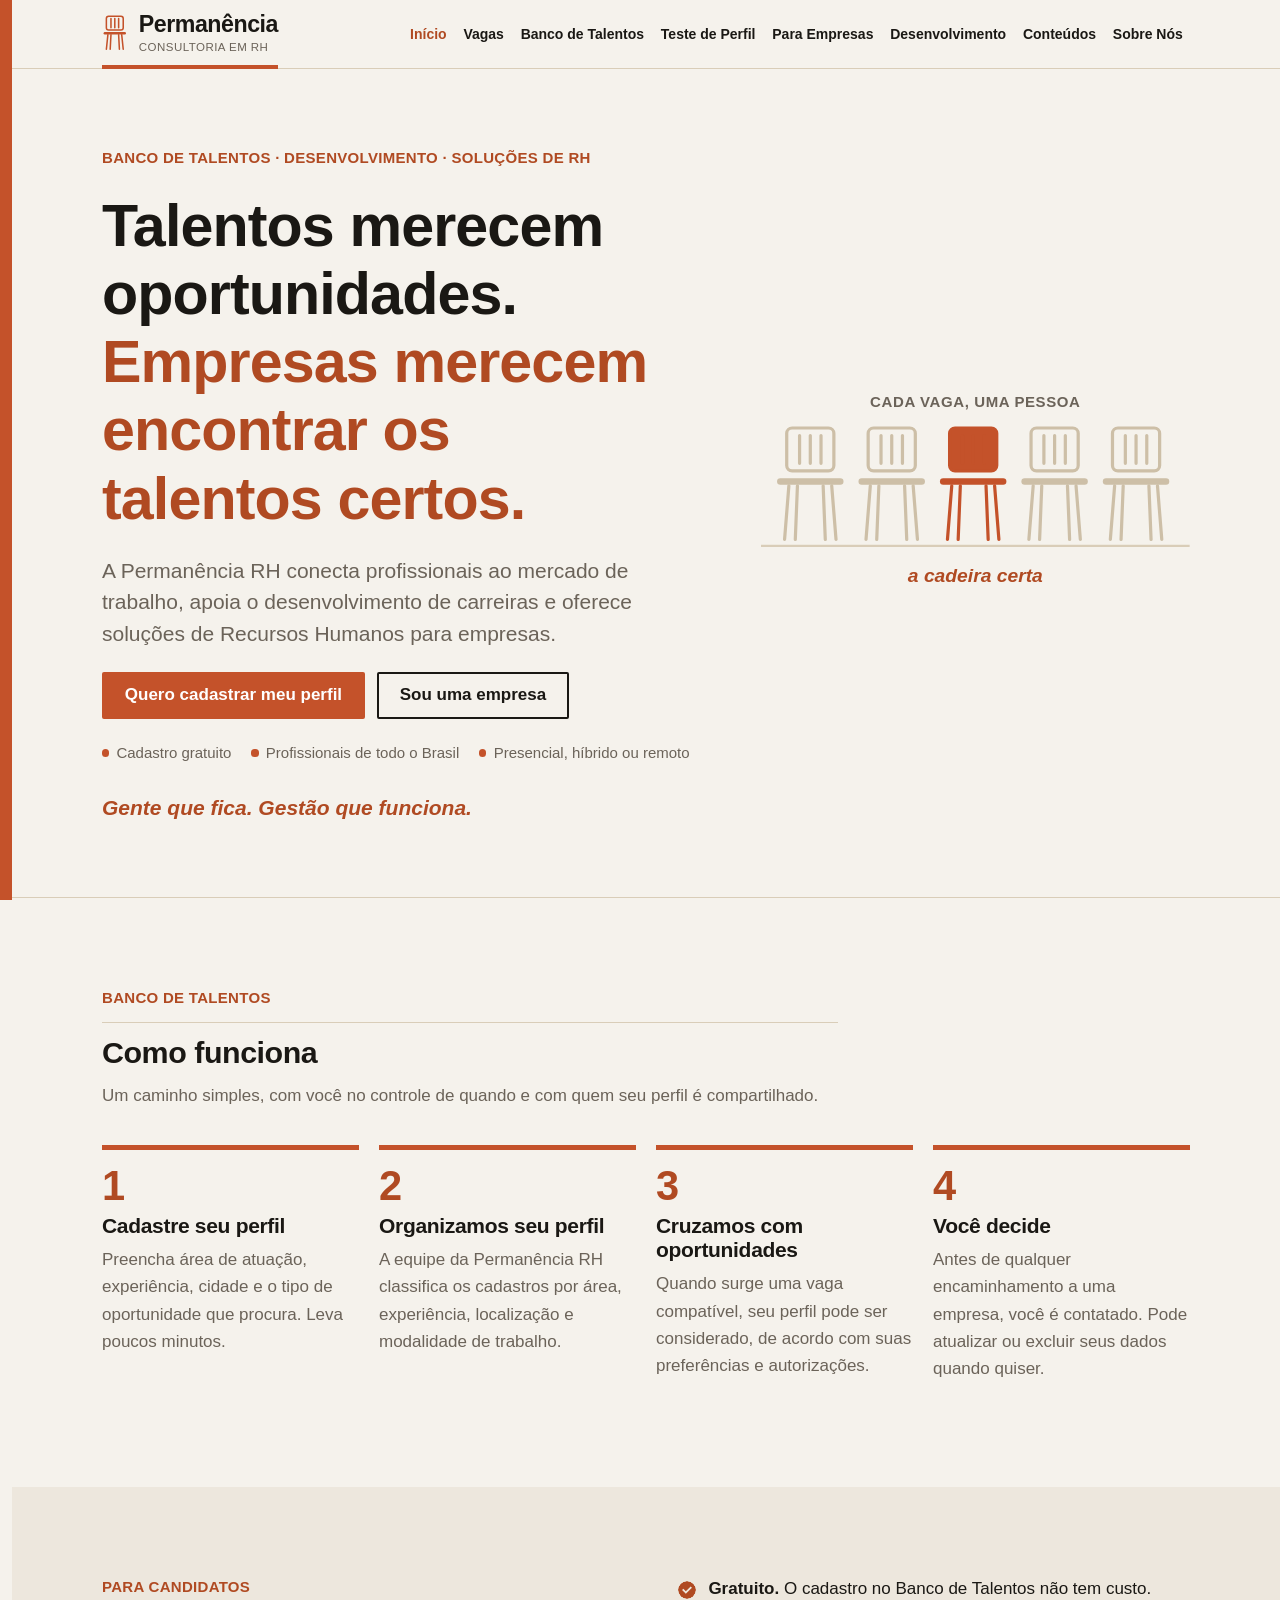
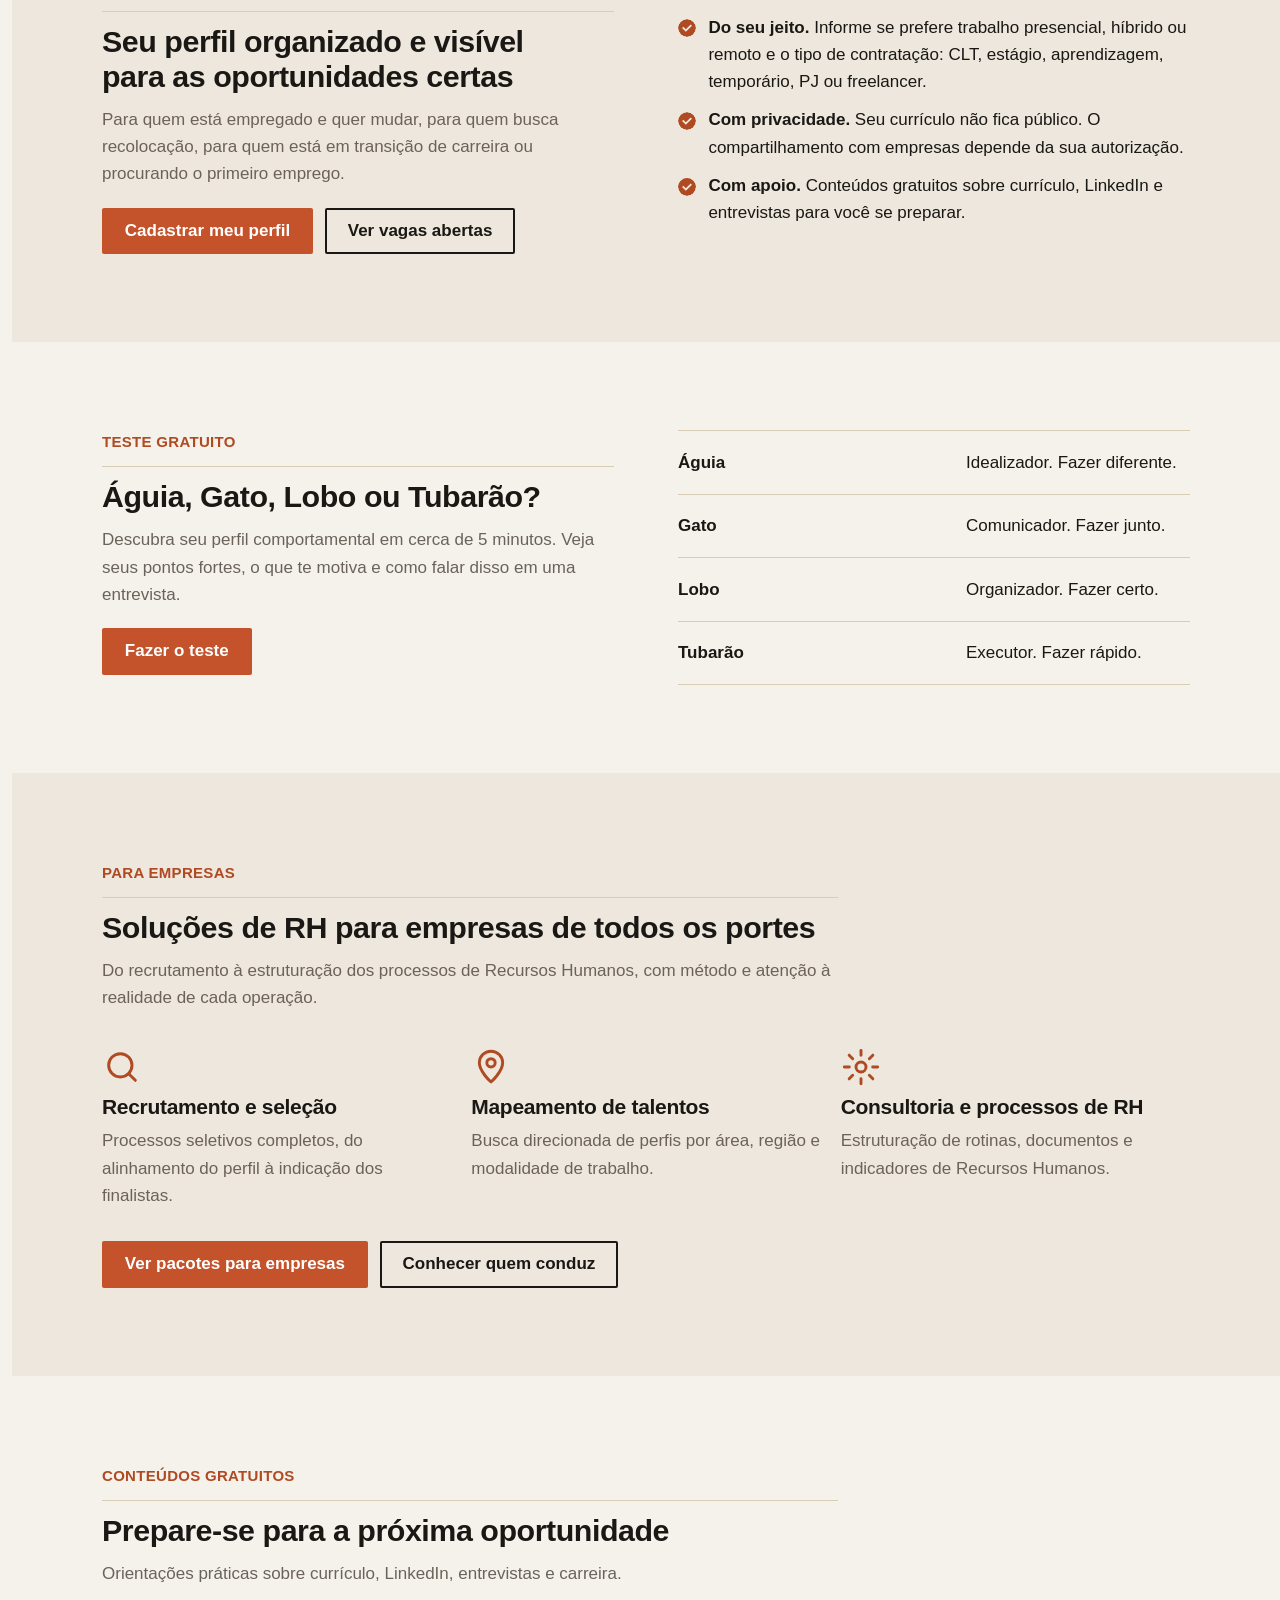
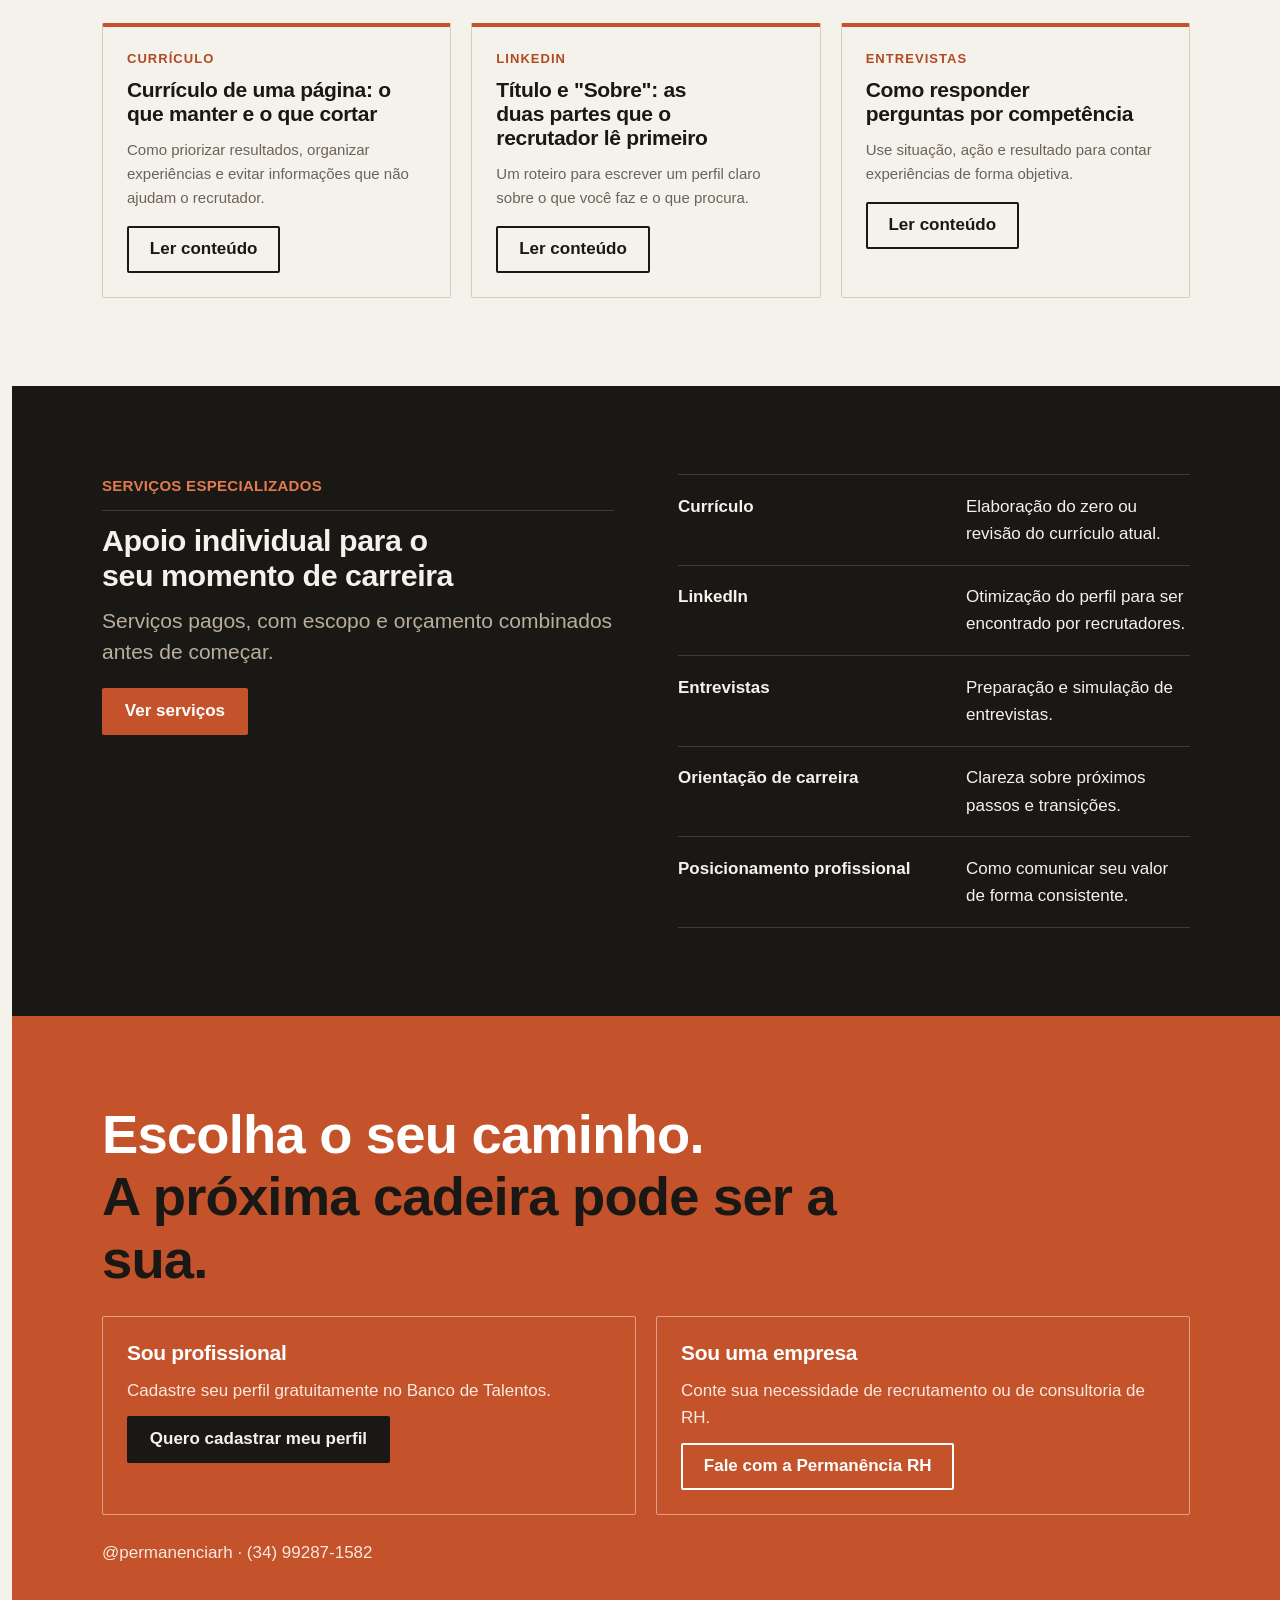
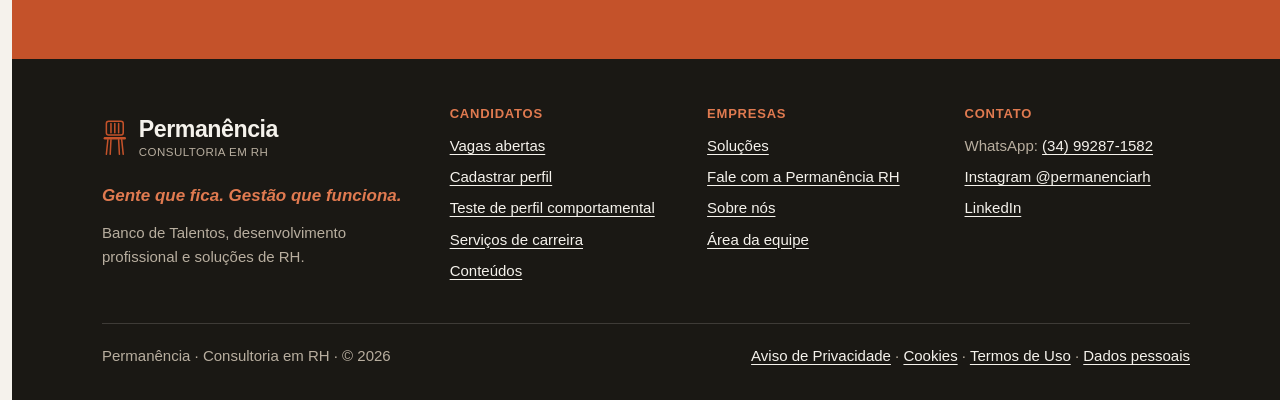
==== commit a58bce3d: "Atualização 3: CPF e CNH, pacotes para empresas e seção sobre o Álamo" ====
--- a/index.html
+++ b/index.html
@@ -125,7 +125,7 @@
       <div class="feature"><span class="feature-icon"><svg viewBox="0 0 24 24" aria-hidden="true" focusable="false"><path d="M12 21s-7-6.2-7-11.5A7 7 0 0 1 19 9.5C19 14.8 12 21 12 21z"/><circle cx="12" cy="9.5" r="2.5"/></svg></span><h3>Mapeamento de talentos</h3><p class="muted">Busca direcionada de perfis por área, região e modalidade de trabalho.</p></div>
       <div class="feature"><span class="feature-icon"><svg viewBox="0 0 24 24" aria-hidden="true" focusable="false"><circle cx="12" cy="12" r="3"/><path d="M12 2v3M12 19v3M4.9 4.9 7 7M17 17l2.1 2.1M2 12h3M19 12h3M4.9 19.1 7 17M17 7l2.1-2.1"/></svg></span><h3>Consultoria e processos de RH</h3><p class="muted">Estruturação de rotinas, documentos e indicadores de Recursos Humanos.</p></div>
     </div>
-    <div class="btn-row" style="margin-top:2rem"><a class="btn btn-secondary" href="empresas.html">Conhecer as soluções para empresas</a></div>
+    <div class="btn-row" style="margin-top:2rem"><a class="btn btn-primary" href="empresas.html#pacotes">Ver pacotes para empresas</a><a class="btn btn-secondary" href="sobre.html">Conhecer quem conduz</a></div>
   </div>
 </section>
 
--- a/css/style.css
+++ b/css/style.css
@@ -433,3 +433,29 @@
 .vaga-detalhe h4 { font: 700 var(--t-sm) var(--font-display); text-transform: uppercase; color: var(--support); }
 .vaga-detalhe p { white-space: pre-line; }
 .vaga-vazia { padding: 2rem; border: 1px dashed var(--line); text-align: center; display: grid; gap: .75rem; justify-items: center; }
+
+/* ---------- Pacotes para empresas ---------- */
+.pacote { gap: 1rem; }
+.pacote h3 { font-size: var(--t-lg); margin-top: .15rem; }
+.pacote .eyebrow { margin: 0; }
+.pacote-label { font: 700 var(--t-xs) var(--font-display); text-transform: uppercase; letter-spacing: .1em; color: var(--muted); margin: 0 0 .5rem; }
+.check-list.compact { gap: .45rem; font-size: var(--t-sm); margin: 0; }
+.check-list.compact li::before { width: 1rem; height: 1rem; top: .2em; }
+.pacote-entrega { background: var(--surface); border-left: 3px solid var(--accent); padding: .75rem .9rem; font-size: var(--t-sm); margin: 0; }
+
+/* ---------- Quem conduz (Álamo) ---------- */
+.alamo { display: grid; grid-template-columns: minmax(0, 20rem) minmax(0, 1fr); gap: clamp(1.5rem, 5vw, 4rem); align-items: start; }
+@media (max-width: 860px) { .alamo { grid-template-columns: 1fr; } }
+.alamo-id { display: grid; gap: .6rem; align-content: start; }
+.alamo-foto { width: 100%; max-width: 16rem; aspect-ratio: 1; object-fit: cover; border-radius: var(--radius); border-bottom: 6px solid var(--accent); }
+.alamo-mono { display: grid; place-items: center; background: var(--fg); color: var(--bg); font: 700 clamp(3rem, 8vw, 4.5rem) var(--font-display); letter-spacing: -.04em; }
+.alamo-nome { font-size: var(--t-xl); margin: 0; }
+.alamo-cred { font-weight: 700; color: var(--muted); margin: 0; }
+.alamo .tagline { margin: .25rem 0; }
+.alamo-texto { display: grid; gap: 1rem; }
+.alamo-texto h3 { font-size: var(--t-md); text-transform: uppercase; letter-spacing: .04em; color: var(--support); margin-top: .75rem; }
+.alamo-texto .lead { margin: 0; }
+.passos-alamo { margin: 0; padding-left: 1.25rem; display: grid; gap: .45rem; }
+.pacotes-grid { display: grid; grid-template-columns: repeat(2, minmax(0, 1fr)); gap: 1.25rem; }
+@media (max-width: 760px) { .pacotes-grid { grid-template-columns: 1fr; } }
+@media (max-width: 860px) { .alamo-foto { max-width: 11rem; } }
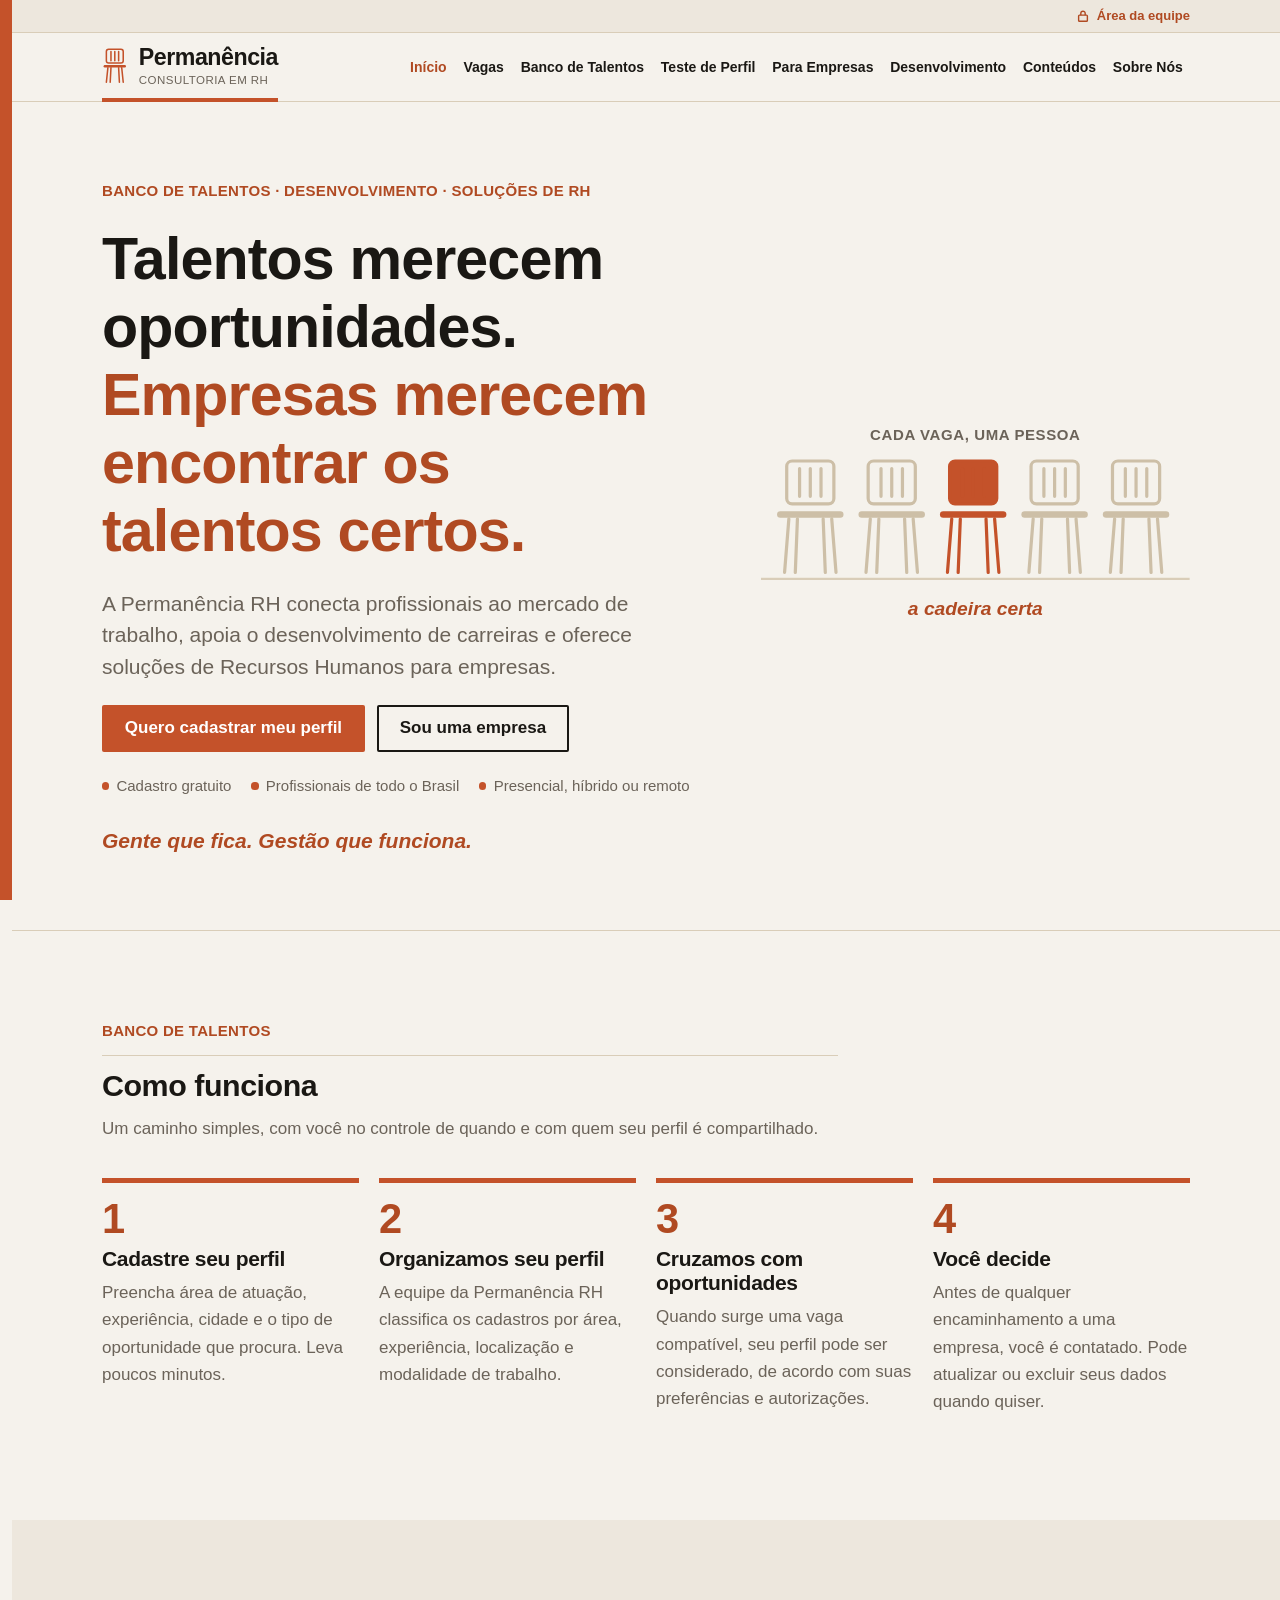
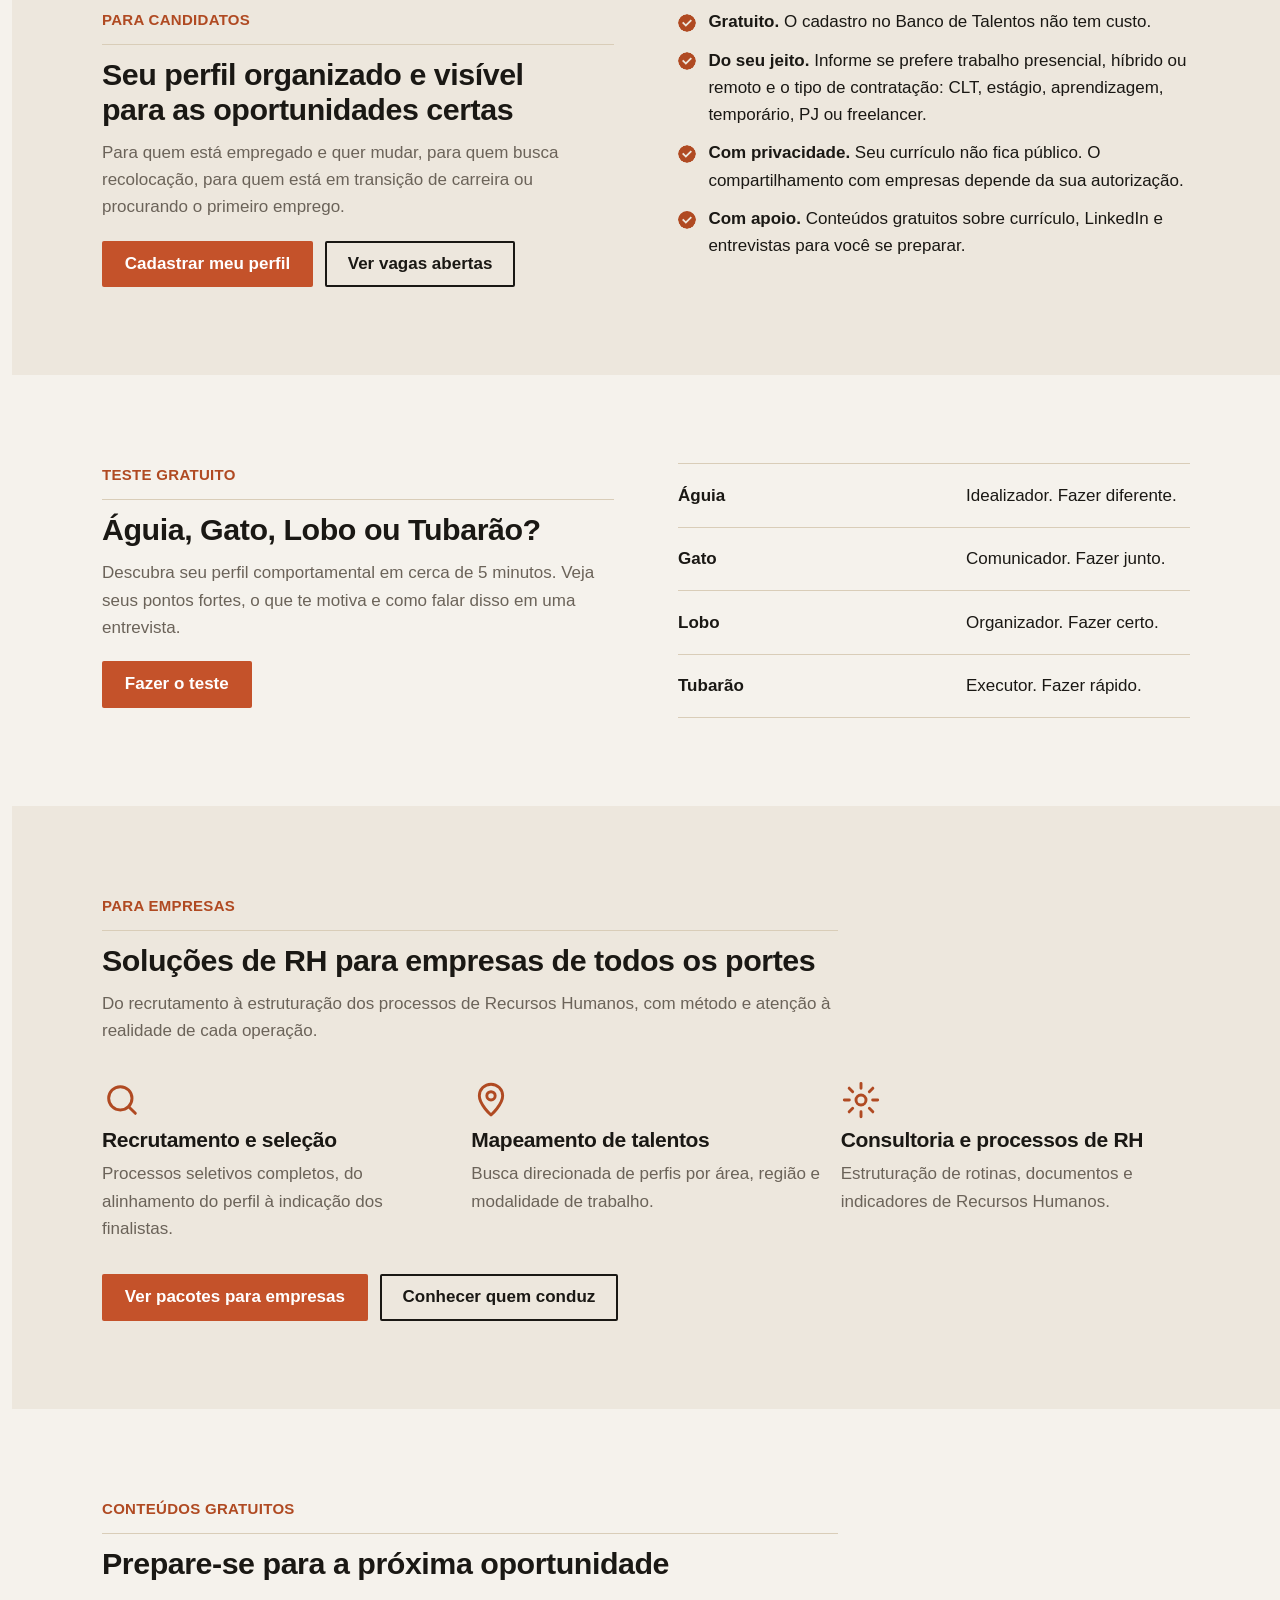
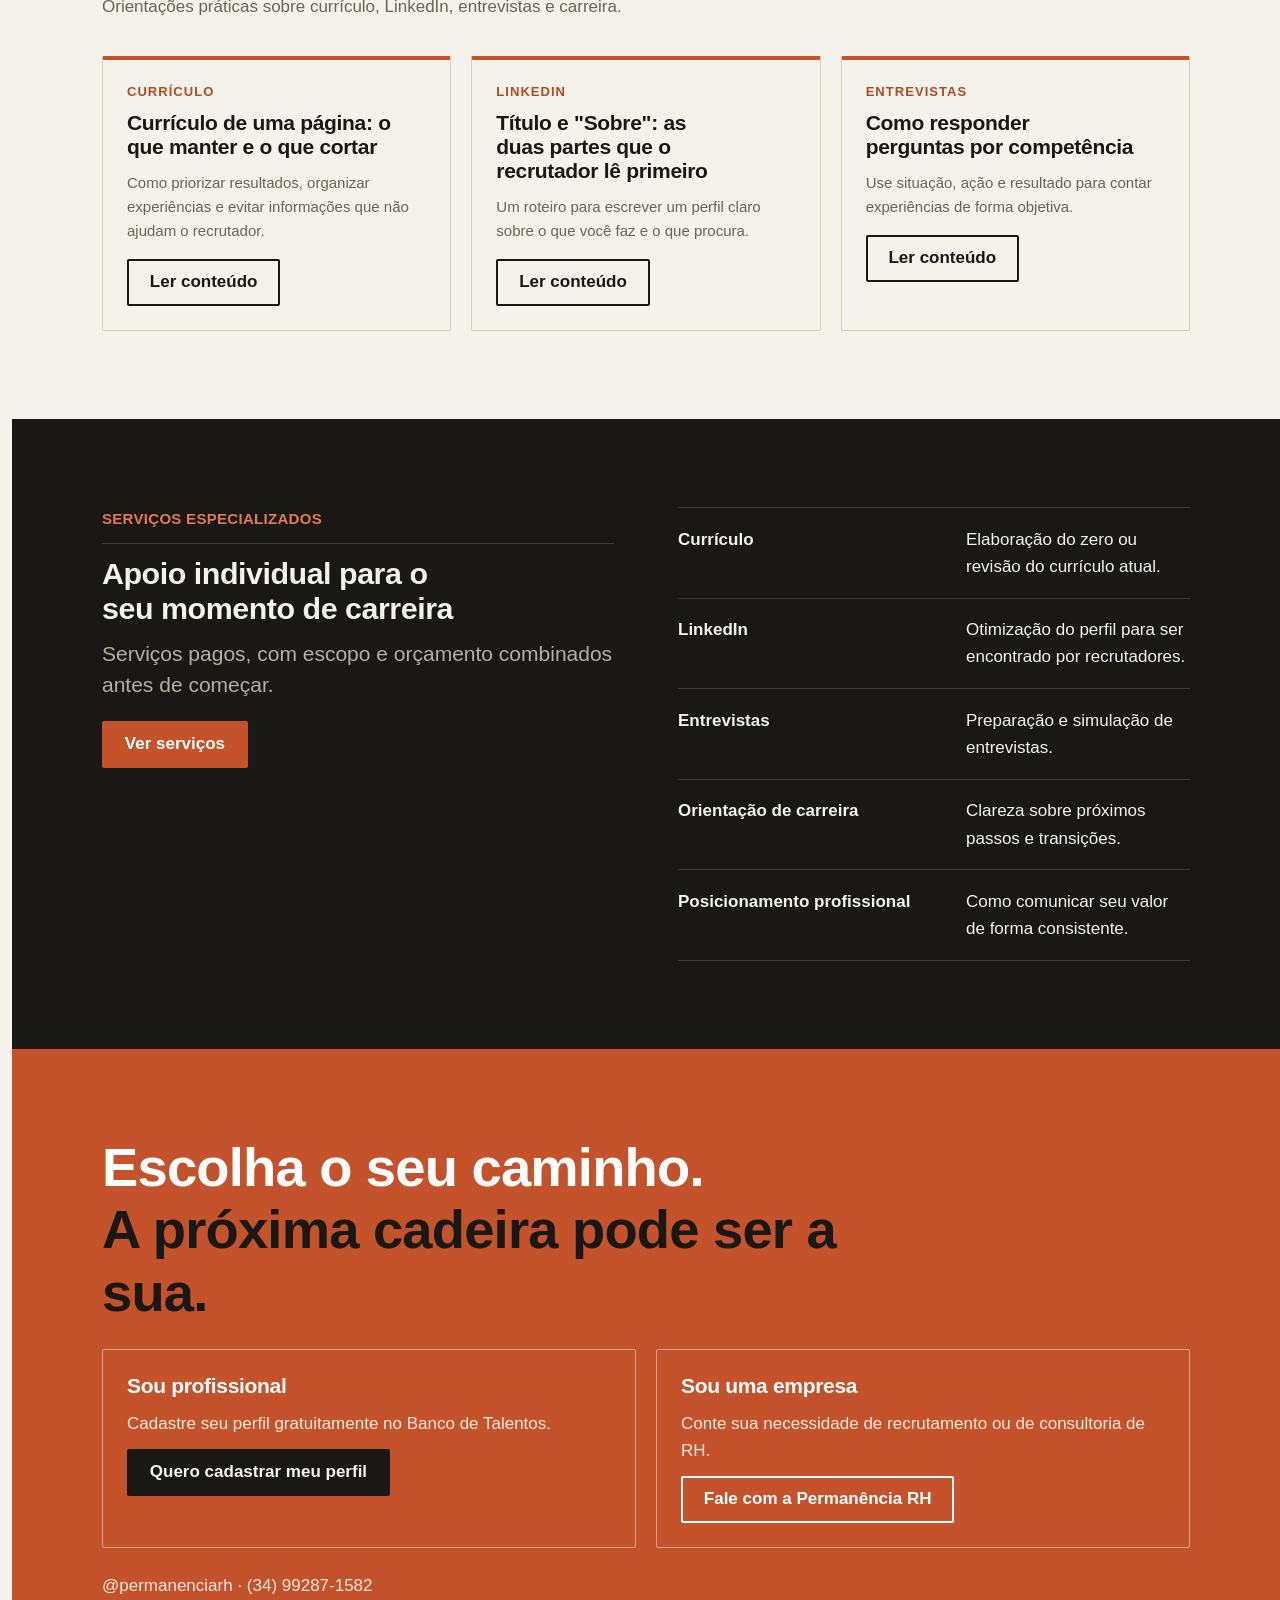
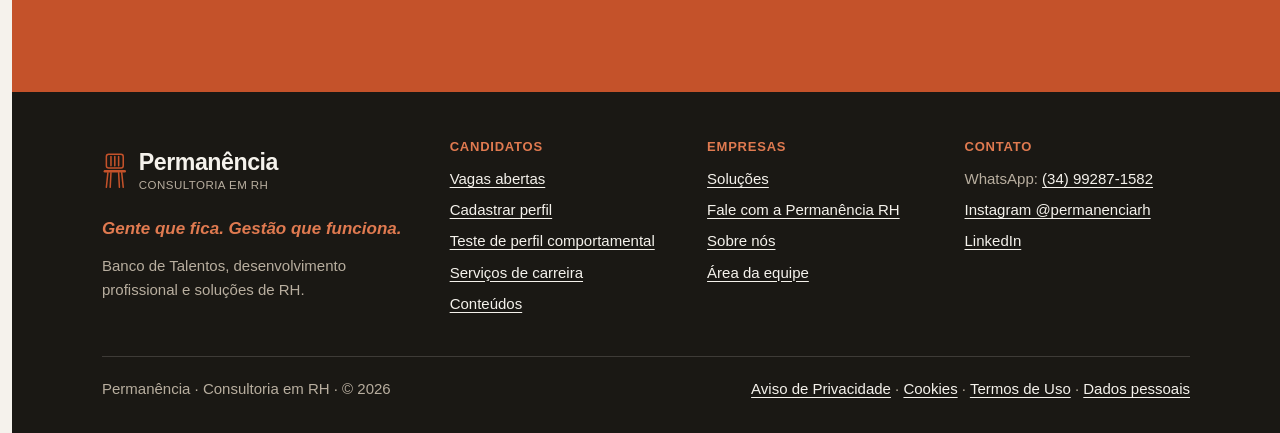
==== commit 35891843: "Link Area da equipe no topo de todas as paginas" ====
--- a/index.html
+++ b/index.html
@@ -26,6 +26,7 @@
 <body data-page-current="index">
 <a class="skip-link" href="#conteudo">Pular para o conteúdo</a>
 <header class="site-header">
+  <div class="topbar"><div class="wrap topbar-inner"><a class="topbar-login" href="admin.html" rel="nofollow"><svg viewBox="0 0 16 16" aria-hidden="true" focusable="false"><rect x="3" y="7" width="10" height="7" rx="1"/><path d="M5.5 7V5a2.5 2.5 0 0 1 5 0v2"/></svg>Área da equipe</a></div></div>
   <div class="wrap header-inner">
     <a class="logo" href="index.html" aria-label="Permanência, Consultoria em RH, página inicial"><span class="logo-chair"><svg viewBox="0 0 32 48" aria-hidden="true" focusable="false"><rect x="5" y="3" width="22" height="18" rx="3"/><path d="M11 6v12M16 6v12M21 6v12"/><path d="M3 25h26" stroke-width="3.2"/><path d="M7 27 5 46M11 27l-1 19M21 27l1 19M25 27l2 19"/></svg></span><span class="logo-text" aria-hidden="true"><span class="logo-name">Permanência</span><span class="logo-sub">Consultoria em RH</span></span></a>
     <button class="nav-toggle" type="button" aria-expanded="false" aria-controls="menu-principal"><span class="nav-toggle-bars" aria-hidden="true"></span>Menu</button>
--- a/css/style.css
+++ b/css/style.css
@@ -459,3 +459,10 @@
 .pacotes-grid { display: grid; grid-template-columns: repeat(2, minmax(0, 1fr)); gap: 1.25rem; }
 @media (max-width: 760px) { .pacotes-grid { grid-template-columns: 1fr; } }
 @media (max-width: 860px) { .alamo-foto { max-width: 11rem; } }
+
+/* Acesso da equipe: faixa fina no topo do cabeçalho */
+.topbar { border-bottom: 1px solid var(--line); background: var(--surface); }
+.topbar-inner { display: flex; justify-content: flex-end; }
+.topbar-login { display: inline-flex; align-items: center; gap: .4rem; padding: .35rem 0; font-size: .8125rem; font-weight: 700; color: var(--support); text-decoration: none; }
+.topbar-login:hover { text-decoration: underline; }
+.topbar-login svg { width: 14px; height: 14px; fill: none; stroke: currentColor; stroke-width: 1.6; }
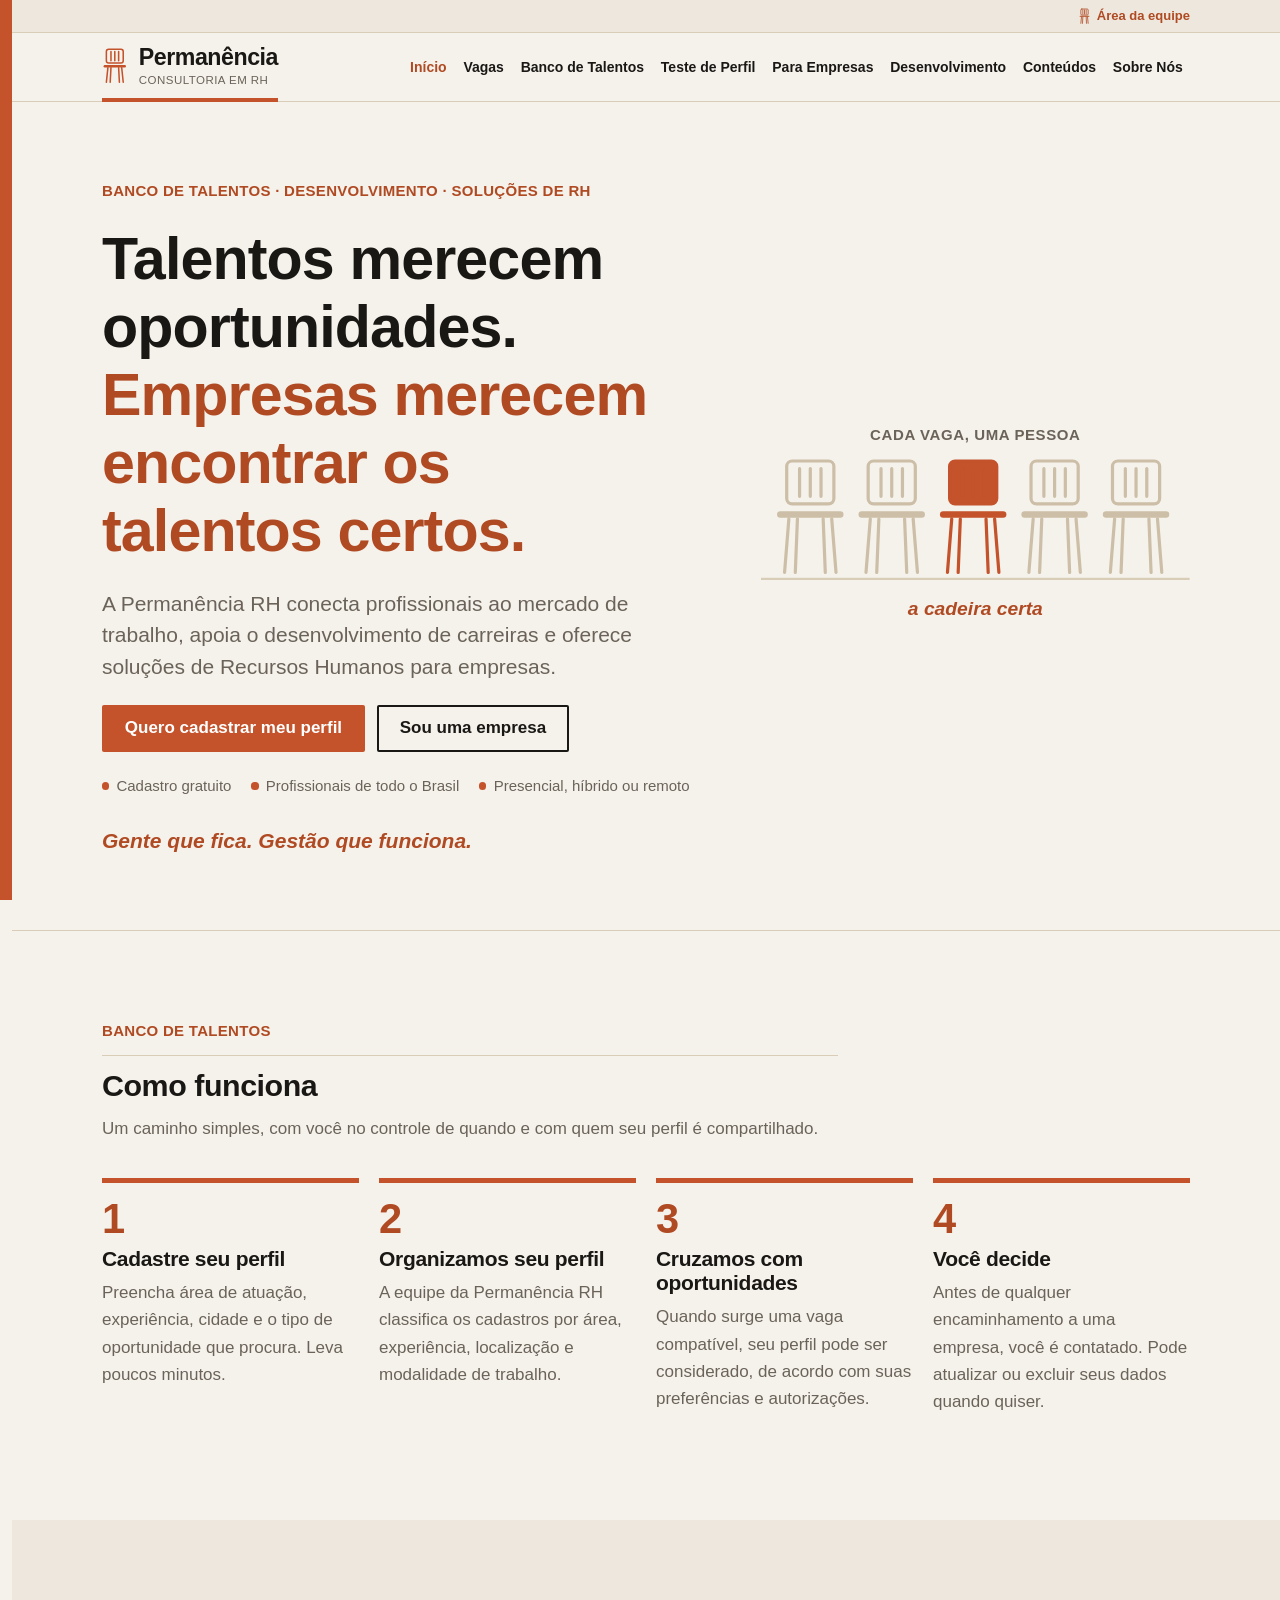
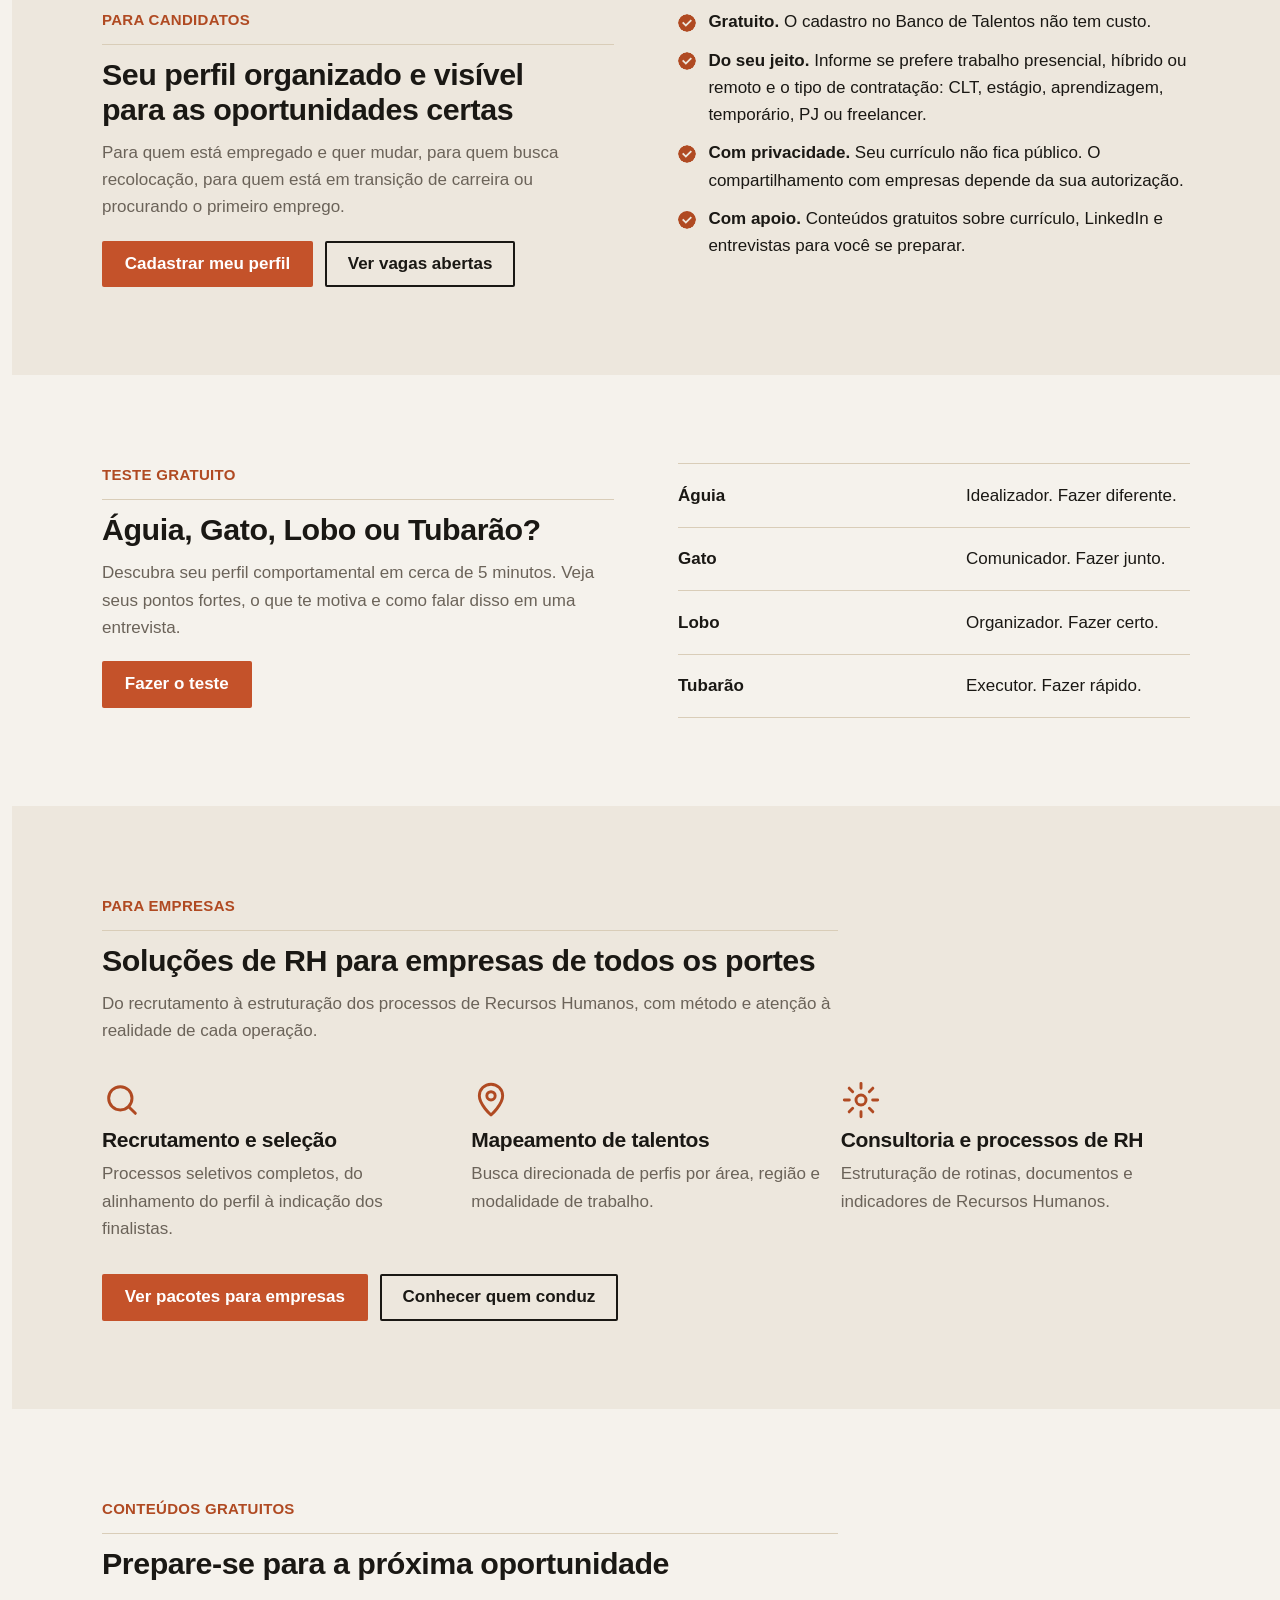
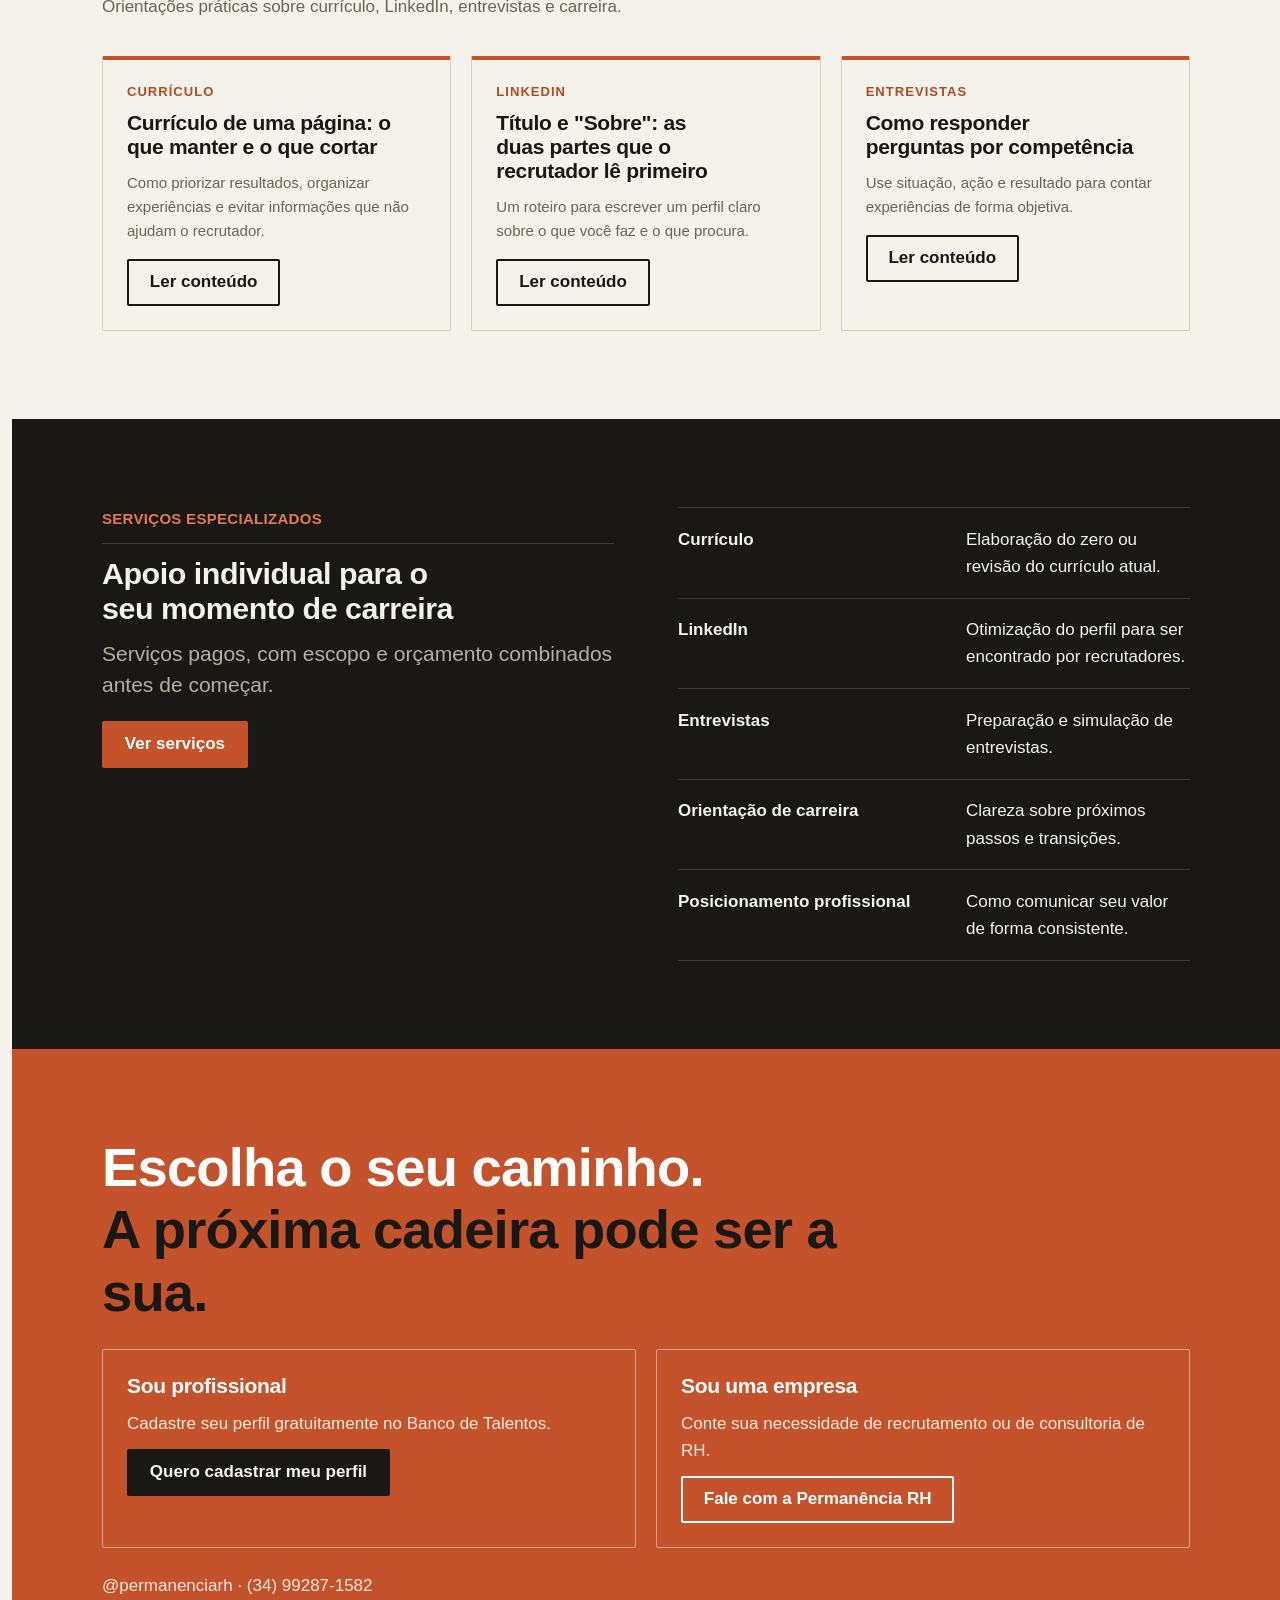
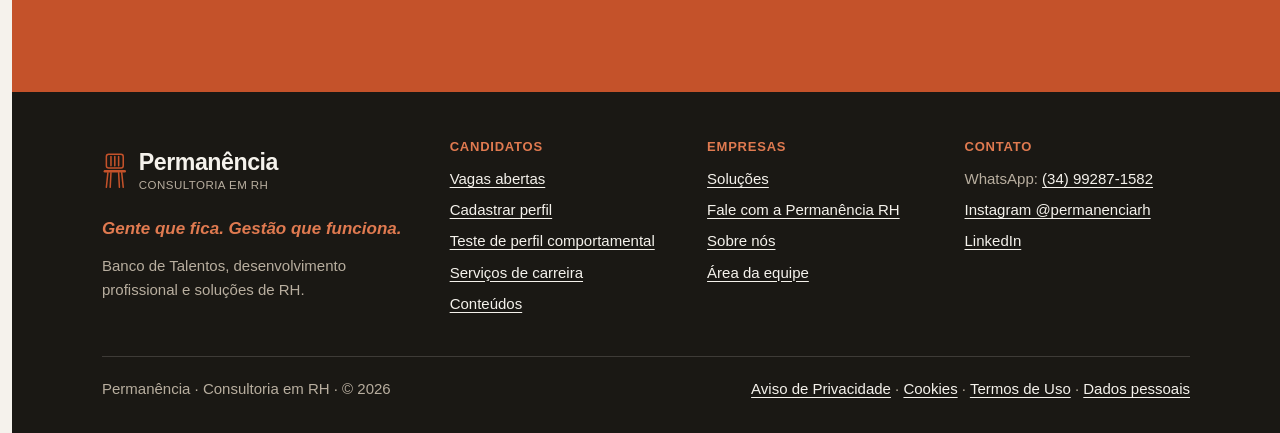
==== commit 44b7d98c: "Add files via upload" ====
--- a/index.html
+++ b/index.html
@@ -26,7 +26,7 @@
 <body data-page-current="index">
 <a class="skip-link" href="#conteudo">Pular para o conteúdo</a>
 <header class="site-header">
-  <div class="topbar"><div class="wrap topbar-inner"><a class="topbar-login" href="admin.html" rel="nofollow"><svg viewBox="0 0 16 16" aria-hidden="true" focusable="false"><rect x="3" y="7" width="10" height="7" rx="1"/><path d="M5.5 7V5a2.5 2.5 0 0 1 5 0v2"/></svg>Área da equipe</a></div></div>
+  <div class="topbar"><div class="wrap topbar-inner"><a class="topbar-login" href="admin.html" rel="nofollow"><svg viewBox="0 0 32 48" aria-hidden="true" focusable="false"><rect x="5" y="3" width="22" height="18" rx="3"/><path d="M11 6v12M16 6v12M21 6v12"/><path d="M3 25h26" stroke-width="3.2"/><path d="M7 27 5 46M11 27l-1 19M21 27l1 19M25 27l2 19"/></svg>Área da equipe</a></div></div>
   <div class="wrap header-inner">
     <a class="logo" href="index.html" aria-label="Permanência, Consultoria em RH, página inicial"><span class="logo-chair"><svg viewBox="0 0 32 48" aria-hidden="true" focusable="false"><rect x="5" y="3" width="22" height="18" rx="3"/><path d="M11 6v12M16 6v12M21 6v12"/><path d="M3 25h26" stroke-width="3.2"/><path d="M7 27 5 46M11 27l-1 19M21 27l1 19M25 27l2 19"/></svg></span><span class="logo-text" aria-hidden="true"><span class="logo-name">Permanência</span><span class="logo-sub">Consultoria em RH</span></span></a>
     <button class="nav-toggle" type="button" aria-expanded="false" aria-controls="menu-principal"><span class="nav-toggle-bars" aria-hidden="true"></span>Menu</button>
--- a/css/style.css
+++ b/css/style.css
@@ -465,4 +465,4 @@
 .topbar-inner { display: flex; justify-content: flex-end; }
 .topbar-login { display: inline-flex; align-items: center; gap: .4rem; padding: .35rem 0; font-size: .8125rem; font-weight: 700; color: var(--support); text-decoration: none; }
 .topbar-login:hover { text-decoration: underline; }
-.topbar-login svg { width: 14px; height: 14px; fill: none; stroke: currentColor; stroke-width: 1.6; }
+.topbar-login svg { width: 11px; height: 16px; fill: none; stroke: currentColor; stroke-width: 2.4; stroke-linecap: round; }
